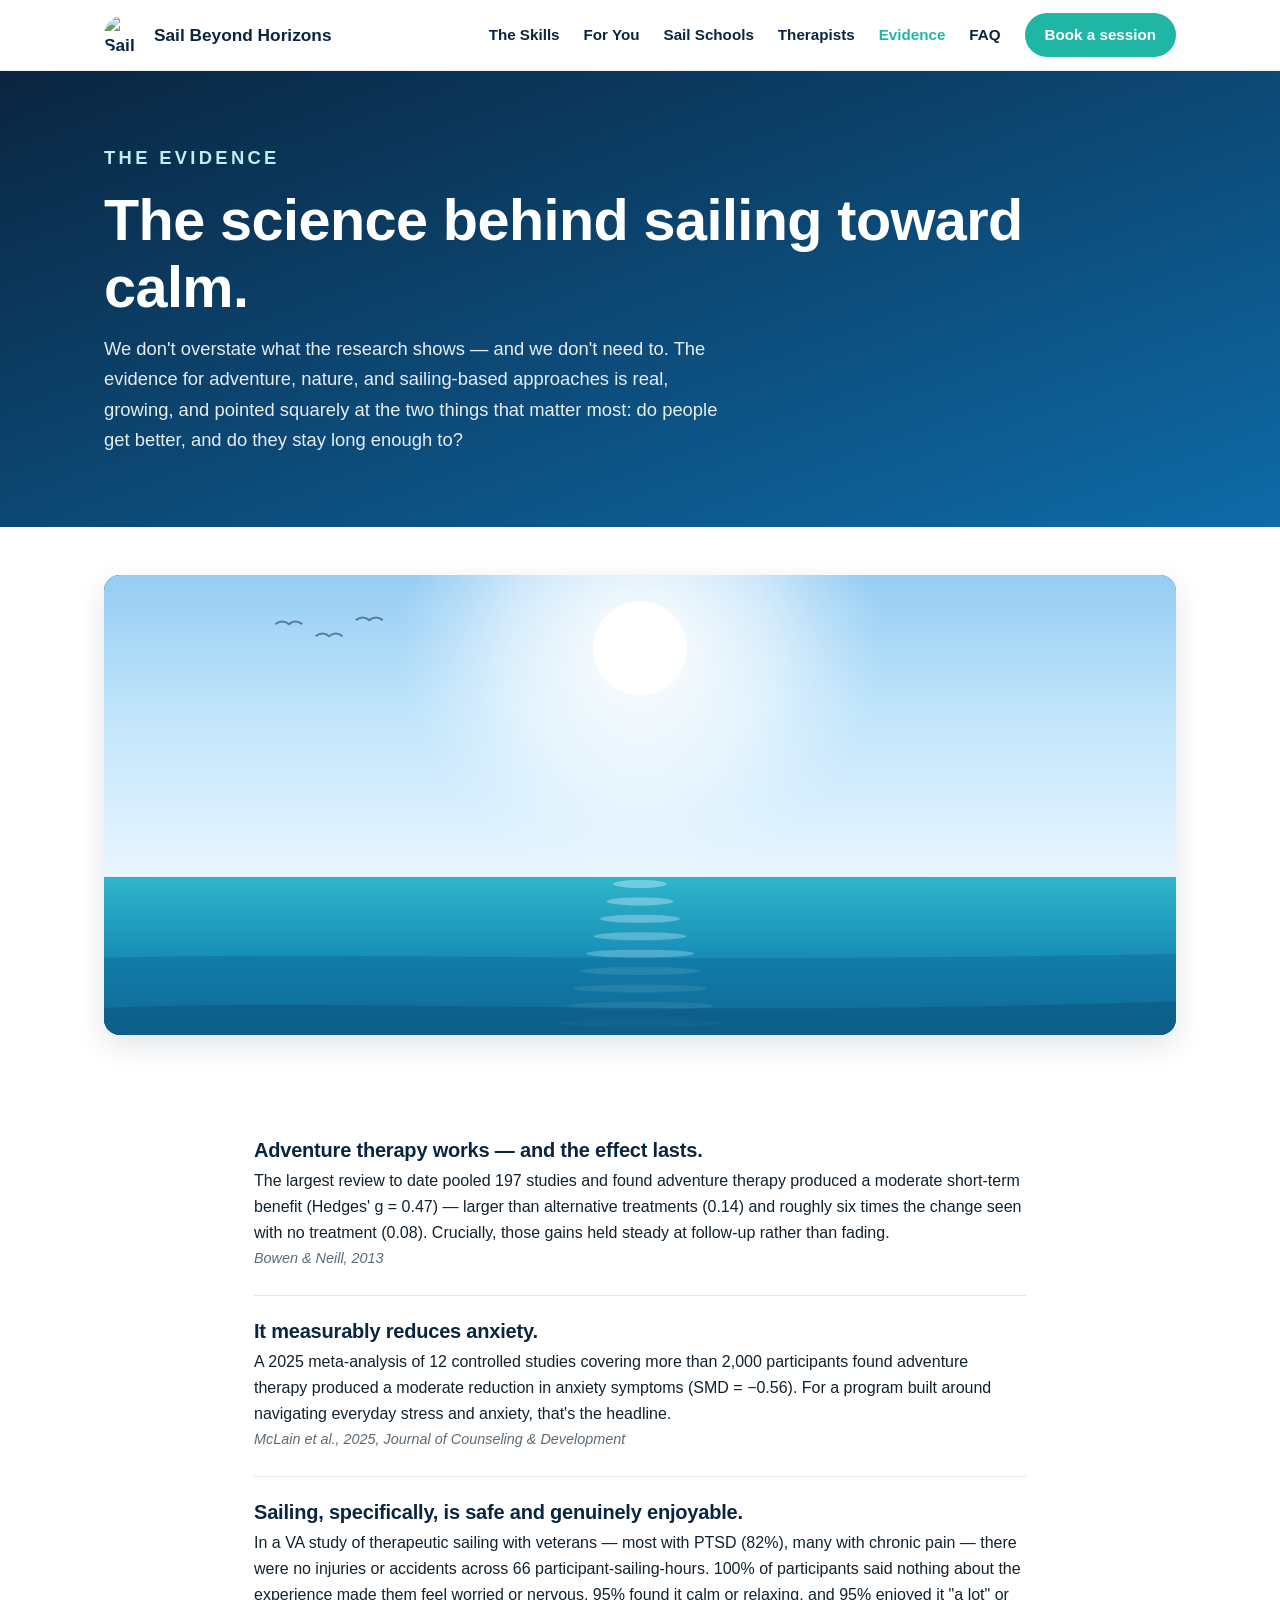
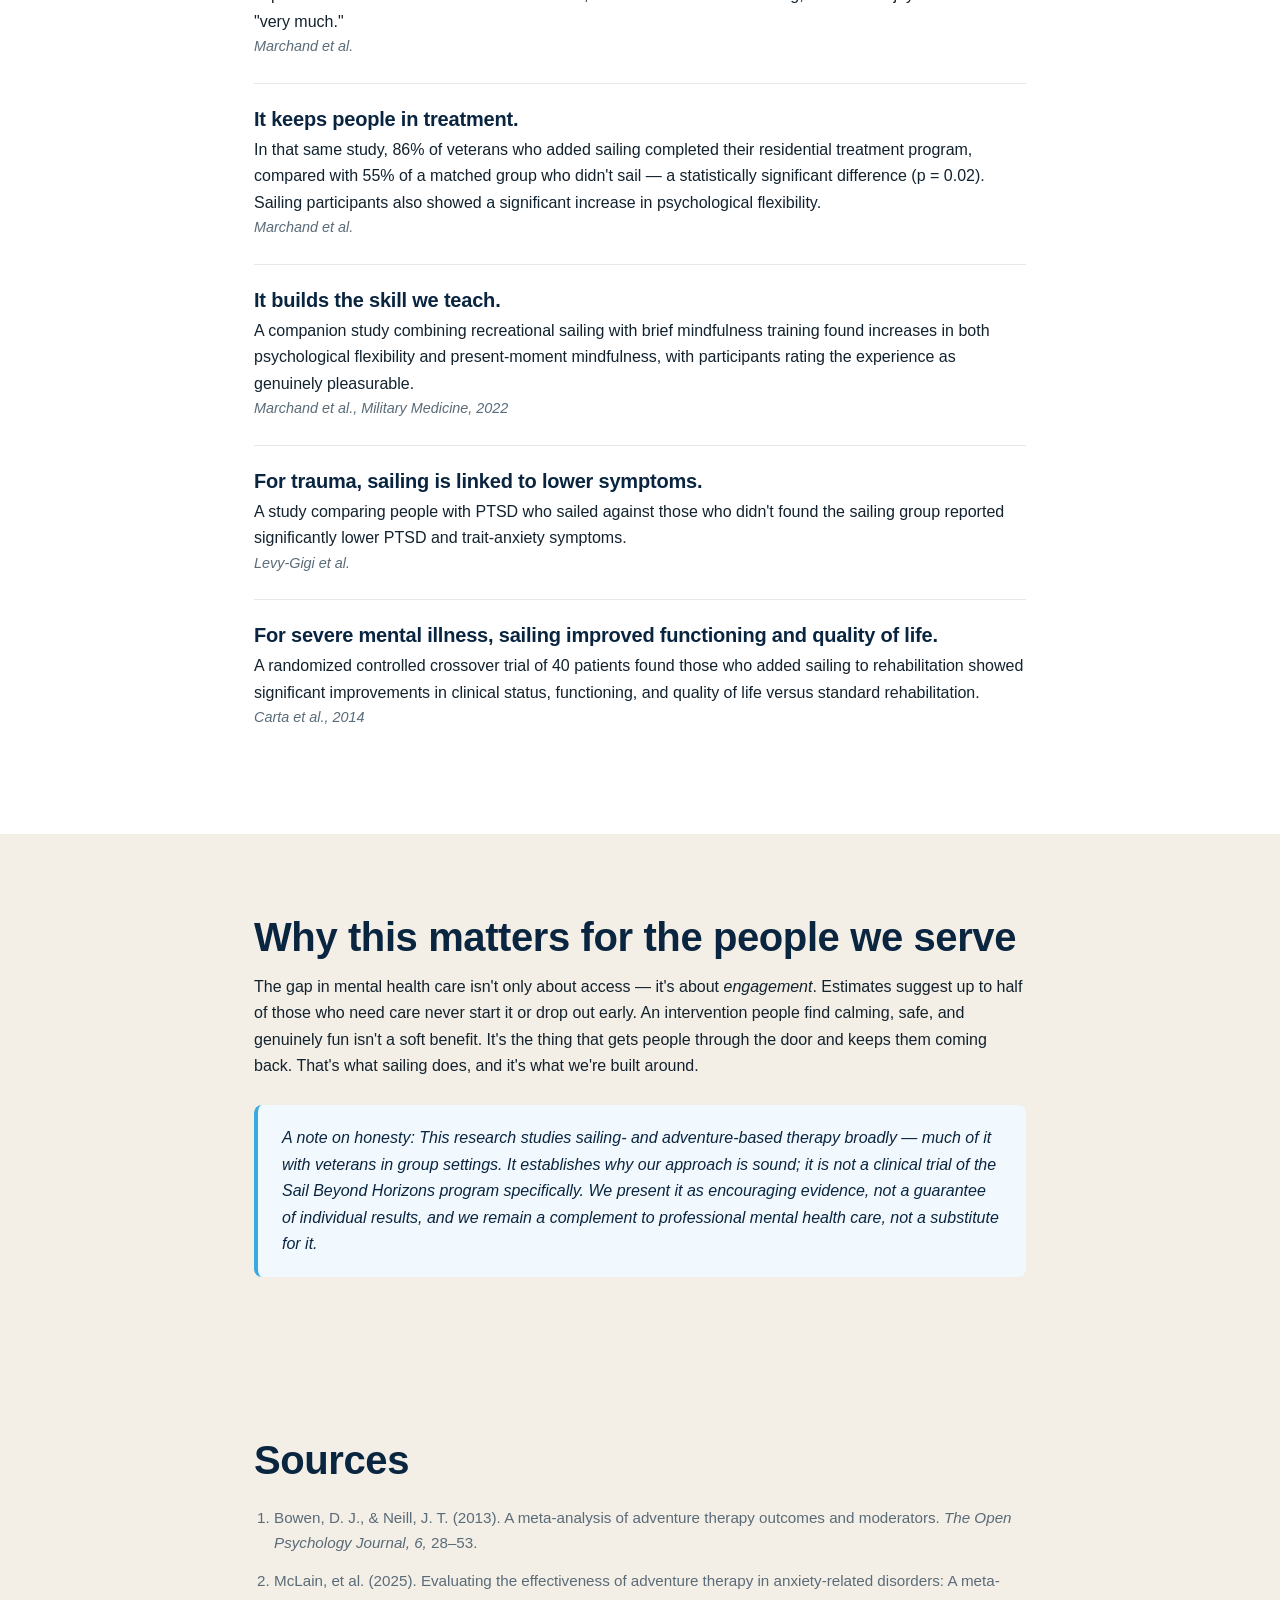
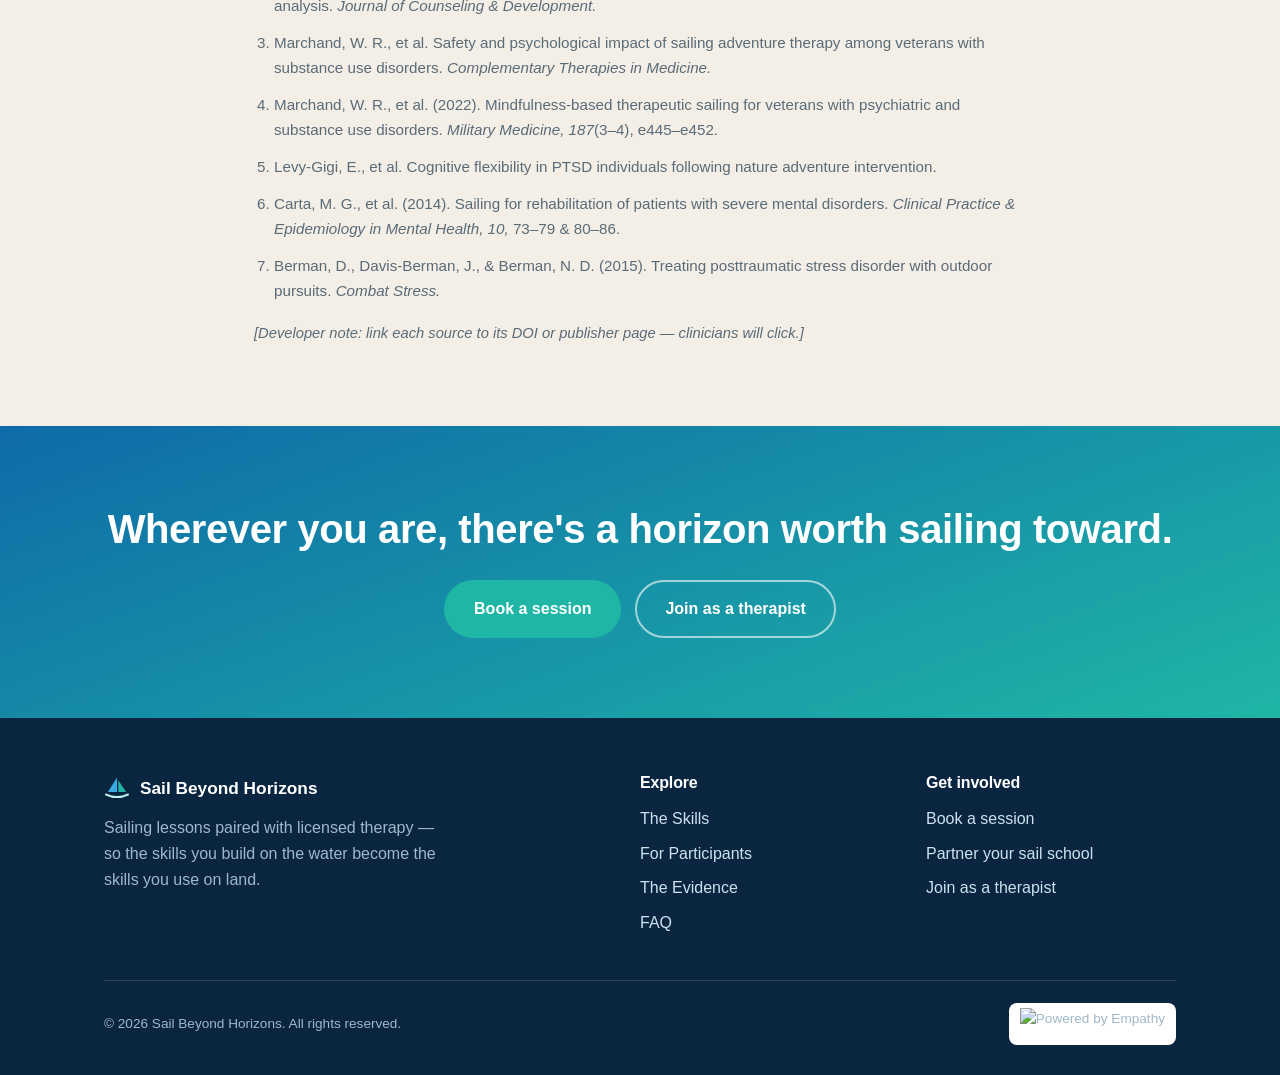
==== evidence.html @ fcab6182 "Add files via upload" ====
<!DOCTYPE html>
<html lang="en">
<head>
<meta charset="UTF-8">
<meta name="viewport" content="width=device-width, initial-scale=1.0">
<link rel="icon" type="image/svg+xml" href="favicon.svg">
<title>The Evidence — Sail Beyond Horizons</title>
<meta name="description" content="The science behind sailing toward calm: adventure, nature, and sailing-based therapy research on whether people get better and whether they stay.">
<link rel="stylesheet" href="styles.css">
</head>
<body>

<header class="nav">
  <div class="container nav-inner">
    <a class="brand" href="index.html" aria-label="Sail Beyond Horizons home">
      <img class="brand-logo" src="logo.png" alt="Sail Beyond Horizons logo">
      Sail Beyond Horizons
    </a>
    <button class="menu-toggle" aria-label="Menu" onclick="document.getElementById('navlinks').classList.toggle('open')">
      <svg width="26" height="26" viewBox="0 0 24 24" fill="none" stroke="#0a2540" stroke-width="2"><path d="M3 6h18M3 12h18M3 18h18"/></svg>
    </button>
    <nav class="nav-links" id="navlinks">
      <a href="skills.html">The Skills</a>
      <a href="participants.html">For You</a>
      <a href="sail-schools.html">Sail Schools</a>
      <a href="therapists.html">Therapists</a>
      <a href="evidence.html" class="active">Evidence</a>
      <a href="faq.html">FAQ</a>
      <a class="nav-cta" href="participants.html#book">Book a session</a>
    </nav>
  </div>
</header>

<section class="page-hero">
  <div class="container">
    <p class="eyebrow" style="color:#bfeef0">The Evidence</p>
    <h1>The science behind sailing toward calm.</h1>
    <p>We don't overstate what the research shows — and we don't need to. The evidence for adventure, nature, and sailing-based approaches is real, growing, and pointed squarely at the two things that matter most: do people get better, and do they stay long enough to?</p>
  </div>
</section>

<!-- Banner photo — replace <figure> with: <img class="media ratio-21-9" src="evidence.jpg" alt="Open horizon, calm swells"> -->
<section class="media-band" style="padding-bottom:0">
  <div class="container">
    <figure class="media ratio-21-9">
      <img src="evidence.svg" alt="An open, calm ocean horizon under a clear sky">
    </figure>
  </div>
</section>

<section>
  <div class="container narrow">
    <div class="evidence-item">
      <h3>Adventure therapy works — and the effect lasts.</h3>
      <p>The largest review to date pooled 197 studies and found adventure therapy produced a moderate short-term benefit (Hedges' g = 0.47) — larger than alternative treatments (0.14) and roughly six times the change seen with no treatment (0.08). Crucially, those gains held steady at follow-up rather than fading.</p>
      <p class="cite">Bowen & Neill, 2013</p>
    </div>
    <div class="evidence-item">
      <h3>It measurably reduces anxiety.</h3>
      <p>A 2025 meta-analysis of 12 controlled studies covering more than 2,000 participants found adventure therapy produced a moderate reduction in anxiety symptoms (SMD = −0.56). For a program built around navigating everyday stress and anxiety, that's the headline.</p>
      <p class="cite">McLain et al., 2025, Journal of Counseling &amp; Development</p>
    </div>
    <div class="evidence-item">
      <h3>Sailing, specifically, is safe and genuinely enjoyable.</h3>
      <p>In a VA study of therapeutic sailing with veterans — most with PTSD (82%), many with chronic pain — there were no injuries or accidents across 66 participant-sailing-hours. 100% of participants said nothing about the experience made them feel worried or nervous, 95% found it calm or relaxing, and 95% enjoyed it "a lot" or "very much."</p>
      <p class="cite">Marchand et al.</p>
    </div>
    <div class="evidence-item">
      <h3>It keeps people in treatment.</h3>
      <p>In that same study, 86% of veterans who added sailing completed their residential treatment program, compared with 55% of a matched group who didn't sail — a statistically significant difference (p = 0.02). Sailing participants also showed a significant increase in psychological flexibility.</p>
      <p class="cite">Marchand et al.</p>
    </div>
    <div class="evidence-item">
      <h3>It builds the skill we teach.</h3>
      <p>A companion study combining recreational sailing with brief mindfulness training found increases in both psychological flexibility and present-moment mindfulness, with participants rating the experience as genuinely pleasurable.</p>
      <p class="cite">Marchand et al., Military Medicine, 2022</p>
    </div>
    <div class="evidence-item">
      <h3>For trauma, sailing is linked to lower symptoms.</h3>
      <p>A study comparing people with PTSD who sailed against those who didn't found the sailing group reported significantly lower PTSD and trait-anxiety symptoms.</p>
      <p class="cite">Levy-Gigi et al.</p>
    </div>
    <div class="evidence-item">
      <h3>For severe mental illness, sailing improved functioning and quality of life.</h3>
      <p>A randomized controlled crossover trial of 40 patients found those who added sailing to rehabilitation showed significant improvements in clinical status, functioning, and quality of life versus standard rehabilitation.</p>
      <p class="cite">Carta et al., 2014</p>
    </div>
  </div>
</section>

<section class="block">
  <div class="container narrow">
    <h2>Why this matters for the people we serve</h2>
    <p style="margin-top:14px">The gap in mental health care isn't only about access — it's about <em>engagement</em>. Estimates suggest up to half of those who need care never start it or drop out early. An intervention people find calming, safe, and genuinely fun isn't a soft benefit. It's the thing that gets people through the door and keeps them coming back. That's what sailing does, and it's what we're built around.</p>
    <div class="note">A note on honesty: This research studies sailing- and adventure-based therapy broadly — much of it with veterans in group settings. It establishes why our approach is sound; it is not a clinical trial of the Sail Beyond Horizons program specifically. We present it as encouraging evidence, not a guarantee of individual results, and we remain a complement to professional mental health care, not a substitute for it.</div>
  </div>
</section>

<section class="sources">
  <div class="container narrow">
    <h2>Sources</h2>
    <ol>
      <li>Bowen, D. J., &amp; Neill, J. T. (2013). A meta-analysis of adventure therapy outcomes and moderators. <em>The Open Psychology Journal, 6,</em> 28–53.</li>
      <li>McLain, et al. (2025). Evaluating the effectiveness of adventure therapy in anxiety-related disorders: A meta-analysis. <em>Journal of Counseling &amp; Development.</em></li>
      <li>Marchand, W. R., et al. Safety and psychological impact of sailing adventure therapy among veterans with substance use disorders. <em>Complementary Therapies in Medicine.</em></li>
      <li>Marchand, W. R., et al. (2022). Mindfulness-based therapeutic sailing for veterans with psychiatric and substance use disorders. <em>Military Medicine, 187</em>(3–4), e445–e452.</li>
      <li>Levy-Gigi, E., et al. Cognitive flexibility in PTSD individuals following nature adventure intervention.</li>
      <li>Carta, M. G., et al. (2014). Sailing for rehabilitation of patients with severe mental disorders. <em>Clinical Practice &amp; Epidemiology in Mental Health, 10,</em> 73–79 &amp; 80–86.</li>
      <li>Berman, D., Davis-Berman, J., &amp; Berman, N. D. (2015). Treating posttraumatic stress disorder with outdoor pursuits. <em>Combat Stress.</em></li>
    </ol>
    <p class="disclaimer">[Developer note: link each source to its DOI or publisher page — clinicians will click.]</p>
  </div>
</section>

<section class="closing">
  <div class="container">
    <h2>Wherever you are, there's a horizon worth sailing toward.</h2>
    <div class="btn-row"><a class="btn btn-primary" href="participants.html#book">Book a session</a><a class="btn btn-ghost" href="therapists.html">Join as a therapist</a></div>
  </div>
</section>

<footer>
  <div class="container">
    <div class="foot-grid">
      <div><div class="brand" style="color:#fff;margin-bottom:12px"><svg width="26" height="26" viewBox="0 0 40 40" fill="none"><path d="M20 4 L20 26 L6 26 Z" fill="#3aa9e0"/><path d="M22 8 L34 26 L22 26 Z" fill="#1fb6a6"/><path d="M3 30 q17 8 34 0" stroke="#bfeef0" stroke-width="3" fill="none" stroke-linecap="round"/></svg>Sail Beyond Horizons</div><p style="color:#9fb8ca;max-width:38ch">Sailing lessons paired with licensed therapy — so the skills you build on the water become the skills you use on land.</p></div>
      <div><h4>Explore</h4><a href="skills.html">The Skills</a><a href="participants.html">For Participants</a><a href="evidence.html">The Evidence</a><a href="faq.html">FAQ</a></div>
      <div><h4>Get involved</h4><a href="participants.html#book">Book a session</a><a href="sail-schools.html">Partner your sail school</a><a href="therapists.html">Join as a therapist</a></div>
    </div>
    <div class="foot-bottom"><span>© <span id="yr"></span> Sail Beyond Horizons. All rights reserved.</span><img class="partner-logo" src="empathy.png" alt="Powered by Empathy"></div>
  </div>
</footer>
<script>document.getElementById('yr').textContent=new Date().getFullYear();document.querySelectorAll('#navlinks a').forEach(a=>a.addEventListener('click',()=>document.getElementById('navlinks').classList.remove('open')));</script>
</body>
</html>
---- styles.css ----
/* Sail Beyond Horizons — shared styles */
:root{
  --deep:#0a2540;      /* deep navy */
  --ocean:#0e6ba8;     /* ocean blue */
  --sky:#3aa9e0;       /* bright sky */
  --sea:#1fb6a6;       /* teal/sea */
  --sand:#f4efe6;      /* warm sand */
  --sand-2:#eae2d2;
  --ink:#12222e;
  --muted:#5a6b78;
  --white:#ffffff;
  --shadow:0 10px 30px rgba(10,37,64,.12);
  --radius:16px;
}
*{box-sizing:border-box;margin:0;padding:0}
html{scroll-behavior:smooth}
body{
  font-family:"Helvetica Neue",Arial,-apple-system,BlinkMacSystemFont,"Segoe UI",sans-serif;
  color:var(--ink);line-height:1.65;background:var(--white);-webkit-font-smoothing:antialiased;
}
h1,h2,h3,h4{line-height:1.15;letter-spacing:-.01em;font-weight:800;color:var(--deep)}
h1{font-size:clamp(2.2rem,5vw,3.6rem)}
h2{font-size:clamp(1.7rem,3.4vw,2.5rem)}
h3{font-size:1.25rem}
p{color:var(--ink)}
a{color:var(--ocean);text-decoration:none}
em{font-style:italic}
.container{max-width:1120px;margin:0 auto;padding:0 24px}
.narrow{max-width:820px}
section{padding:80px 0}
.eyebrow{text-transform:uppercase;letter-spacing:.18em;font-size:.78rem;font-weight:700;color:var(--sea);margin-bottom:14px}
.lead{font-size:1.18rem;color:var(--muted);max-width:62ch}
.center{text-align:center}
.center .lead{margin-left:auto;margin-right:auto}
.disclaimer{font-size:.92rem;color:var(--muted);font-style:italic;max-width:70ch;margin-top:18px}

/* buttons */
.btn{display:inline-block;padding:14px 28px;border-radius:999px;font-weight:700;font-size:1rem;cursor:pointer;border:2px solid transparent;transition:.2s}
.btn-primary{background:var(--sea);color:#fff}
.btn-primary:hover{background:#149a8c;transform:translateY(-2px)}
.btn-ghost{background:transparent;color:#fff;border-color:rgba(255,255,255,.6)}
.btn-ghost:hover{background:rgba(255,255,255,.12)}
.btn-outline{background:transparent;color:var(--ocean);border-color:var(--ocean)}
.btn-outline:hover{background:var(--ocean);color:#fff}
.btn-row{display:flex;gap:14px;flex-wrap:wrap;margin-top:30px}
.center .btn-row{justify-content:center}
.textlink{font-weight:600;color:var(--ocean);align-self:center}

/* nav */
header.nav{position:sticky;top:0;z-index:50;background:rgba(255,255,255,.92);backdrop-filter:blur(10px);border-bottom:1px solid rgba(10,37,64,.08)}
.nav-inner{display:flex;align-items:center;justify-content:space-between;height:70px}
.brand{display:flex;align-items:center;gap:10px;font-weight:800;color:var(--deep);font-size:1.08rem}
.brand svg{flex:0 0 auto}
.brand-logo{height:40px;width:40px;border-radius:50%;object-fit:cover;flex:0 0 auto;display:block}
.partner-logo{height:42px;display:block;background:#fff;padding:5px 11px;border-radius:8px}
.foot-bottom{align-items:center}
.nav-links{display:flex;gap:24px;align-items:center}
.nav-links a{color:var(--deep);font-weight:600;font-size:.95rem}
.nav-links a:hover,.nav-links a.active{color:var(--sea)}
.nav-cta{background:var(--sea);color:#fff !important;padding:9px 20px;border-radius:999px}
.nav-cta:hover{background:#149a8c}
.menu-toggle{display:none;background:none;border:0;cursor:pointer}

/* hero */
.hero{position:relative;color:#fff;padding:116px 0 128px;overflow:hidden;
  background:linear-gradient(180deg,rgba(10,37,64,.72),rgba(14,107,168,.5)),
    radial-gradient(1200px 600px at 72% -10%,var(--sky),transparent),
    linear-gradient(160deg,var(--deep),var(--ocean) 60%,var(--sea))}
.hero .container{position:relative;z-index:2;max-width:840px}
.hero h1{color:#fff;margin-bottom:22px}
.hero p{font-size:1.28rem;color:rgba(255,255,255,.94);max-width:60ch;margin-bottom:6px}
.hero .btn-row{margin-top:32px}
.page-hero{background:linear-gradient(160deg,var(--deep),var(--ocean));color:#fff;padding:72px 0}
.page-hero .container{position:relative;z-index:2}
.page-hero h1{color:#fff;margin-bottom:14px}
.page-hero p{color:rgba(255,255,255,.9);font-size:1.15rem;max-width:60ch}
.waves{position:absolute;left:0;right:0;bottom:-1px;z-index:1;line-height:0}
.waves svg{width:100%;height:88px;display:block}

/* promise band */
.promise{background:var(--sand)}
.promise .container{max-width:900px}
.promise p{font-size:1.35rem;color:var(--deep);line-height:1.5}

/* steps / how it works */
.steps{display:grid;grid-template-columns:repeat(3,1fr);gap:26px;margin-top:44px}
.step{padding:30px;border-radius:var(--radius);background:#fff;box-shadow:var(--shadow);border:1px solid rgba(10,37,64,.05)}
.step .n{width:44px;height:44px;border-radius:12px;display:grid;place-items:center;background:linear-gradient(160deg,var(--sky),var(--sea));color:#fff;font-weight:800;font-size:1.1rem;margin-bottom:16px}
.step h3{margin-bottom:8px}
.step p{color:var(--muted)}

/* stat band */
.stats{background:linear-gradient(160deg,var(--deep),var(--ocean));color:#fff}
.stats h2{color:#fff}
.stat-grid{display:grid;grid-template-columns:repeat(3,1fr);gap:26px;margin-top:40px}
.stat{background:rgba(255,255,255,.08);border:1px solid rgba(255,255,255,.16);border-radius:var(--radius);padding:30px;text-align:center}
.stat .num{font-size:2.4rem;font-weight:800;color:#bfeef0}
.stat .lbl{color:rgba(255,255,255,.9);font-size:.98rem;margin-top:8px}
.stat .src{display:block;margin-top:14px;padding-top:12px;border-top:1px solid rgba(255,255,255,.16);font-size:.76rem;line-height:1.4;color:rgba(255,255,255,.72);font-style:italic}
.stat .src a{color:#bfeef0;text-decoration:underline;text-underline-offset:2px}
.stat .src a:hover{color:#fff}
.stats .kicker{margin-top:34px;font-size:1.1rem;color:rgba(255,255,255,.92);max-width:70ch}

/* skills cards */
.skills-grid{display:grid;grid-template-columns:repeat(2,1fr);gap:24px;margin-top:44px}
.skill{background:#fff;border-radius:var(--radius);padding:30px;box-shadow:var(--shadow);border:1px solid rgba(10,37,64,.05);transition:.2s}
.skill:hover{transform:translateY(-5px)}
.skill h3{color:var(--ocean);margin-bottom:10px;display:flex;gap:10px;align-items:flex-start}
.skill h3 .anchor{color:var(--sea);flex:0 0 auto}
.skill p{color:var(--muted)}

/* media placeholders (swap each <figure class="media"> for an <img> when real photos arrive) */
.media{position:relative;display:grid;place-items:center;text-align:center;overflow:hidden;border-radius:var(--radius);box-shadow:var(--shadow);background:linear-gradient(150deg,var(--deep),var(--ocean) 55%,var(--sea));color:#fff;margin:0}
.media > img{position:absolute;inset:0;width:100%;height:100%;object-fit:cover}
.media:has(> img)::before{content:none}
.media::before{content:"";position:absolute;left:0;right:0;bottom:-1px;height:60px;background:url('data:image/svg+xml;utf8,<svg xmlns="http://www.w3.org/2000/svg" viewBox="0 0 1440 90" preserveAspectRatio="none"><path fill="rgba(255,255,255,0.10)" d="M0,40 C240,90 480,0 720,30 C960,60 1200,95 1440,45 L1440,90 L0,90 Z"/></svg>') bottom/100% 100% no-repeat;z-index:1}
.ratio-21-9{aspect-ratio:21/9}
.ratio-16-9{aspect-ratio:16/9}
.ratio-3-2{aspect-ratio:3/2}
.ratio-4-3{aspect-ratio:4/3}
.ratio-1-1{aspect-ratio:1/1}
.media .ph{position:relative;z-index:2;padding:28px;max-width:560px}
.media .ph .tag{display:inline-block;font-size:.66rem;letter-spacing:.16em;text-transform:uppercase;font-weight:700;background:rgba(255,255,255,.16);border:1px solid rgba(255,255,255,.32);padding:5px 12px;border-radius:999px;margin-bottom:14px}
.media .ph svg{display:block;margin:0 auto 12px;opacity:.92}
.media .ph .cap{font-size:.98rem;line-height:1.45;color:#fff;font-style:italic}
.media .ph .hint{margin-top:10px;font-size:.72rem;color:rgba(255,255,255,.6);font-style:normal}
.media-band{padding:48px 0}
.media-3up{display:grid;grid-template-columns:repeat(3,1fr);gap:20px;margin-top:44px}
figure.figcap{display:block}
figure.figcap figcaption{margin-top:10px;font-size:.85rem;color:var(--muted);font-style:italic;text-align:center}

/* generic content blocks */
.block{background:var(--sand)}
.card{background:#fff;border-radius:var(--radius);padding:34px;box-shadow:var(--shadow);border:1px solid rgba(10,37,64,.05)}
.checklist{list-style:none;margin:22px 0;display:grid;gap:12px}
.checklist li{position:relative;padding-left:34px;color:var(--ink)}
.checklist li::before{content:"";position:absolute;left:0;top:3px;width:20px;height:20px;border-radius:50%;
  background:var(--sea) url('data:image/svg+xml;utf8,<svg xmlns="http://www.w3.org/2000/svg" width="14" height="14" viewBox="0 0 24 24" fill="none" stroke="white" stroke-width="3" stroke-linecap="round" stroke-linejoin="round"><polyline points="20 6 9 17 4 12"/></svg>') center/13px no-repeat}
.feature-list{list-style:none;margin:22px 0;display:grid;gap:16px}
.feature-list li{padding:0}
.feature-list strong{color:var(--deep)}
.two-col{display:grid;grid-template-columns:1.05fr .95fr;gap:48px;align-items:start}

/* evidence */
.evidence-item{padding:24px 0;border-bottom:1px solid rgba(10,37,64,.1)}
.evidence-item:last-child{border-bottom:0}
.evidence-item h3{margin-bottom:6px}
.evidence-item .cite{color:var(--muted);font-size:.9rem;font-style:italic}
.sources{background:var(--sand)}
.sources ol{margin:22px 0 0 20px;display:grid;gap:12px;color:var(--muted);font-size:.95rem}
.note{background:#f2f9fe;border-left:4px solid var(--sky);border-radius:8px;padding:20px 24px;margin-top:26px;color:var(--deep);font-style:italic}

/* faq */
.faq{max-width:820px;margin:0 auto}
.faq details{border:1px solid rgba(10,37,64,.12);border-radius:12px;padding:4px 22px;margin-bottom:14px;background:#fff}
.faq summary{cursor:pointer;font-weight:700;color:var(--deep);padding:18px 0;list-style:none;display:flex;justify-content:space-between;align-items:center}
.faq summary::-webkit-details-marker{display:none}
.faq summary::after{content:"+";font-size:1.5rem;color:var(--sea);font-weight:400}
.faq details[open] summary::after{content:"\2013"}
.faq details p{color:var(--muted);padding:0 0 20px}

/* closing CTA band */
.closing{background:linear-gradient(160deg,var(--ocean),var(--sea));color:#fff;text-align:center}
.closing h2{color:#fff}
.closing .btn-row{justify-content:center;margin-top:28px}

/* footer */
footer{background:var(--deep);color:#cfe1ee;padding:56px 0 30px}
.foot-grid{display:grid;grid-template-columns:2fr 1fr 1fr;gap:36px}
footer h4{color:#fff;margin-bottom:14px;font-size:1rem}
footer a{color:#cfe1ee;display:block;margin-bottom:8px}
footer a:hover{color:#fff}
.foot-bottom{border-top:1px solid rgba(255,255,255,.12);margin-top:36px;padding-top:22px;display:flex;justify-content:space-between;flex-wrap:wrap;gap:10px;font-size:.85rem;color:#9fb8ca}

@media(max-width:860px){
  .nav-links{position:fixed;inset:70px 0 auto 0;background:#fff;flex-direction:column;gap:0;padding:10px 0;box-shadow:var(--shadow);display:none}
  .nav-links.open{display:flex}
  .nav-links a{padding:14px 24px;width:100%}
  .menu-toggle{display:block}
  .steps,.stat-grid,.skills-grid,.two-col,.foot-grid,.media-3up{grid-template-columns:1fr}
  section{padding:60px 0}
}
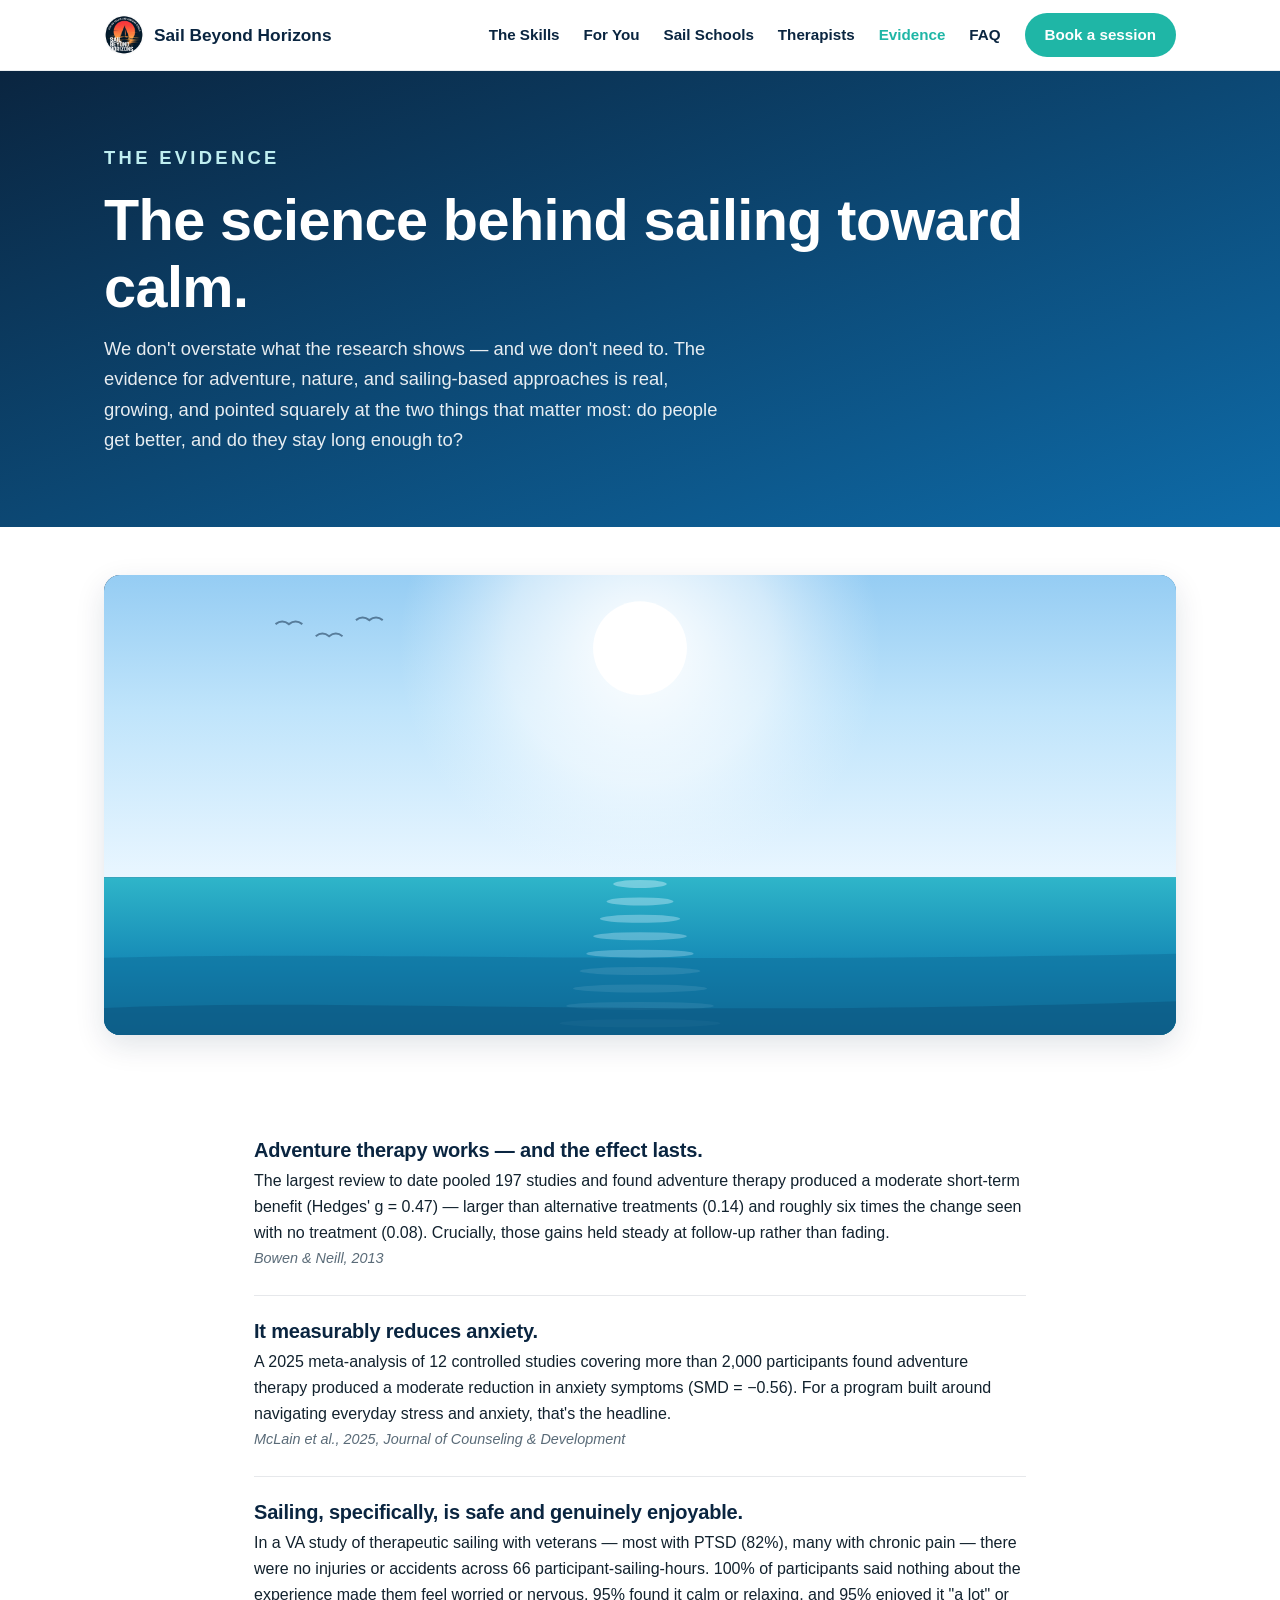
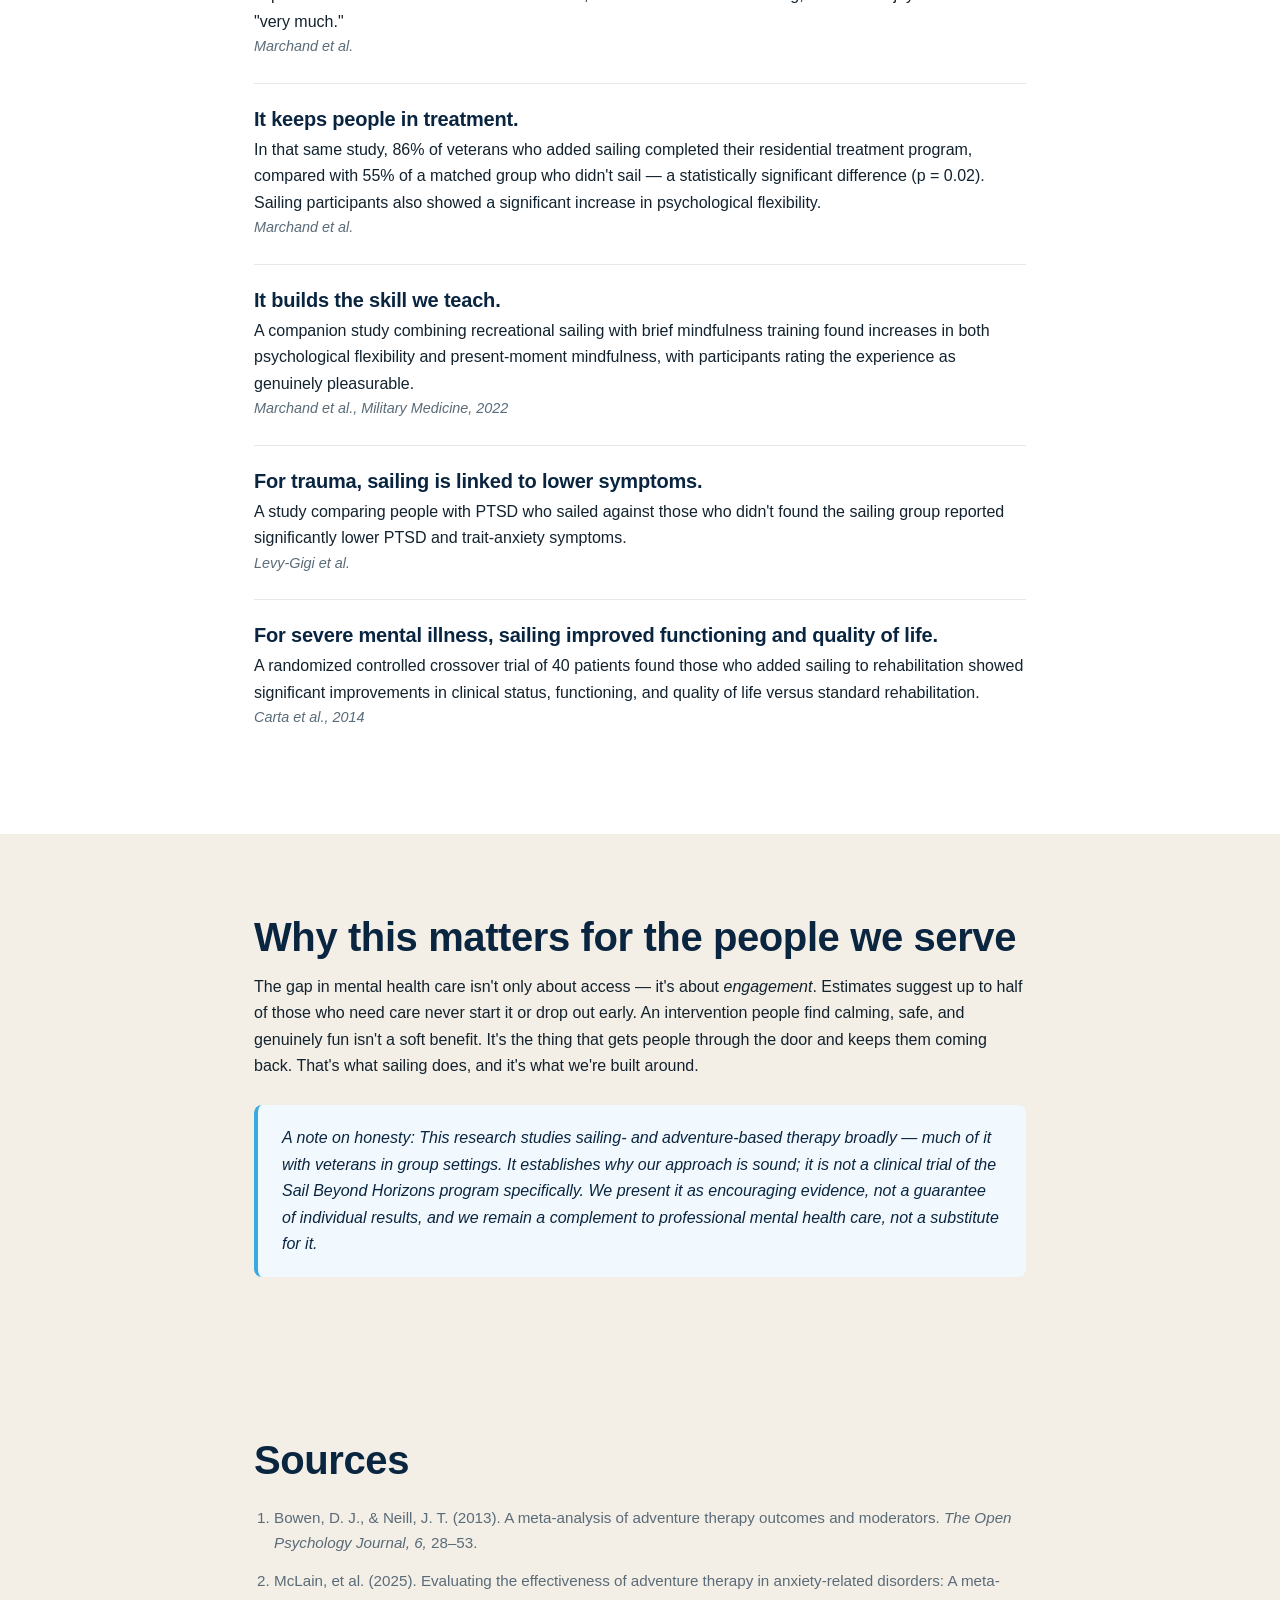
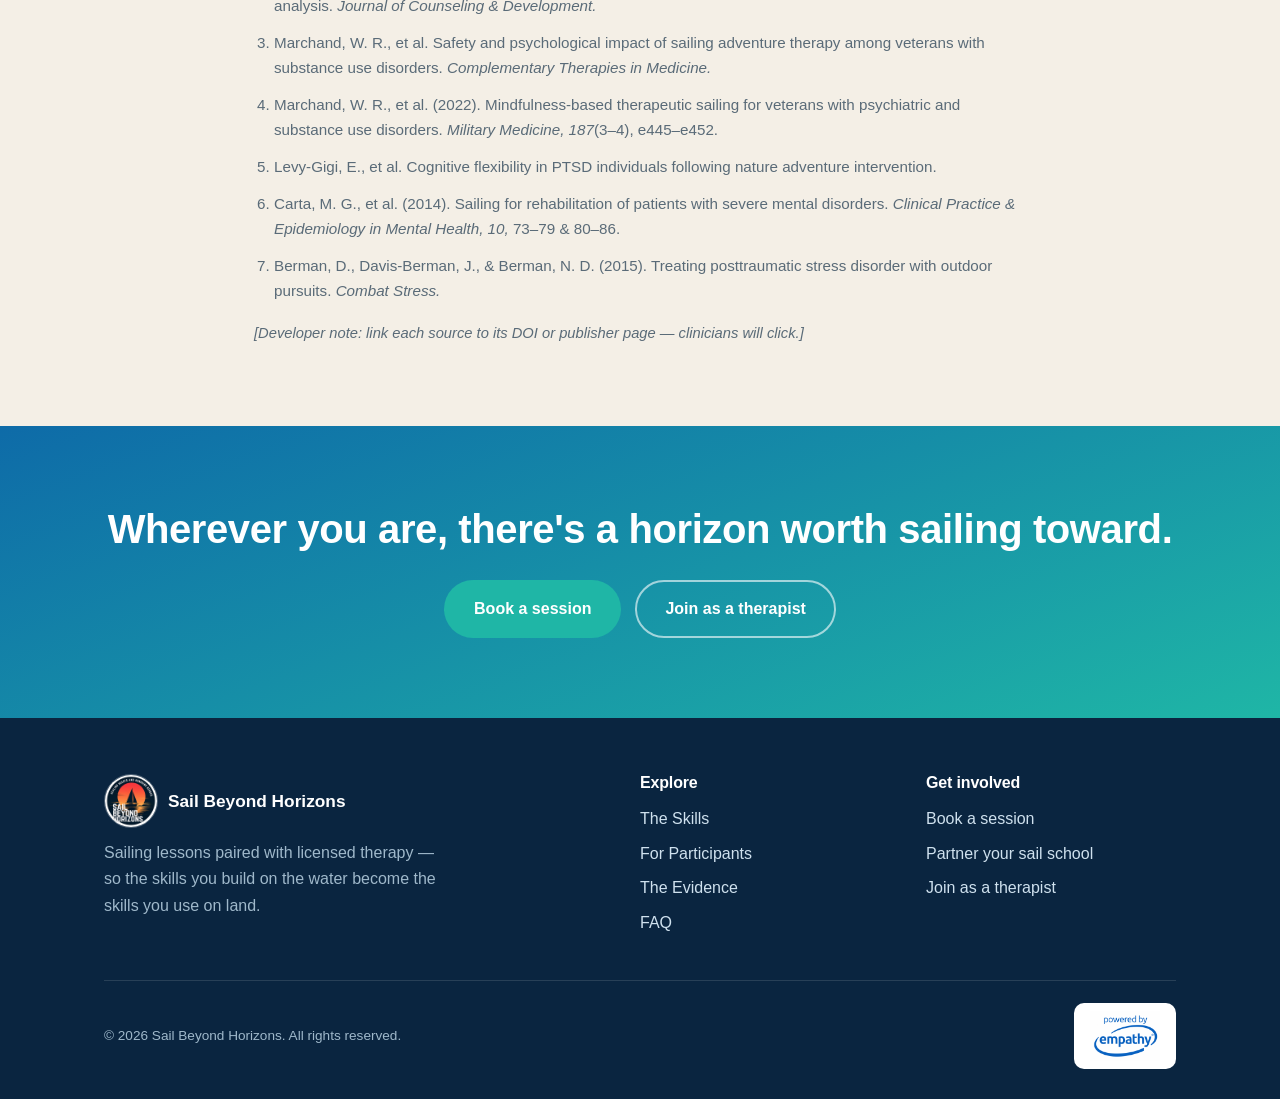
==== commit 24d36ed0: "Add files via upload" ====
--- a/evidence.html
+++ b/evidence.html
@@ -122,7 +122,7 @@
 <footer>
   <div class="container">
     <div class="foot-grid">
-      <div><div class="brand" style="color:#fff;margin-bottom:12px"><svg width="26" height="26" viewBox="0 0 40 40" fill="none"><path d="M20 4 L20 26 L6 26 Z" fill="#3aa9e0"/><path d="M22 8 L34 26 L22 26 Z" fill="#1fb6a6"/><path d="M3 30 q17 8 34 0" stroke="#bfeef0" stroke-width="3" fill="none" stroke-linecap="round"/></svg>Sail Beyond Horizons</div><p style="color:#9fb8ca;max-width:38ch">Sailing lessons paired with licensed therapy — so the skills you build on the water become the skills you use on land.</p></div>
+      <div><div class="brand" style="color:#fff;margin-bottom:12px"><img class="brand-logo footer-logo" src="logo.png" alt="Sail Beyond Horizons logo">Sail Beyond Horizons</div><p style="color:#9fb8ca;max-width:38ch">Sailing lessons paired with licensed therapy — so the skills you build on the water become the skills you use on land.</p></div>
       <div><h4>Explore</h4><a href="skills.html">The Skills</a><a href="participants.html">For Participants</a><a href="evidence.html">The Evidence</a><a href="faq.html">FAQ</a></div>
       <div><h4>Get involved</h4><a href="participants.html#book">Book a session</a><a href="sail-schools.html">Partner your sail school</a><a href="therapists.html">Join as a therapist</a></div>
     </div>
--- a/styles.css
+++ b/styles.css
@@ -52,7 +52,8 @@
 .brand{display:flex;align-items:center;gap:10px;font-weight:800;color:var(--deep);font-size:1.08rem}
 .brand svg{flex:0 0 auto}
 .brand-logo{height:40px;width:40px;border-radius:50%;object-fit:cover;flex:0 0 auto;display:block}
-.partner-logo{height:42px;display:block;background:#fff;padding:5px 11px;border-radius:8px}
+.footer-logo{height:54px;width:54px;border:1px solid rgba(255,255,255,.28)}
+.partner-logo{height:66px;display:block;background:#fff;padding:8px 16px;border-radius:10px}
 .foot-bottom{align-items:center}
 .nav-links{display:flex;gap:24px;align-items:center}
 .nav-links a{color:var(--deep);font-weight:600;font-size:.95rem}
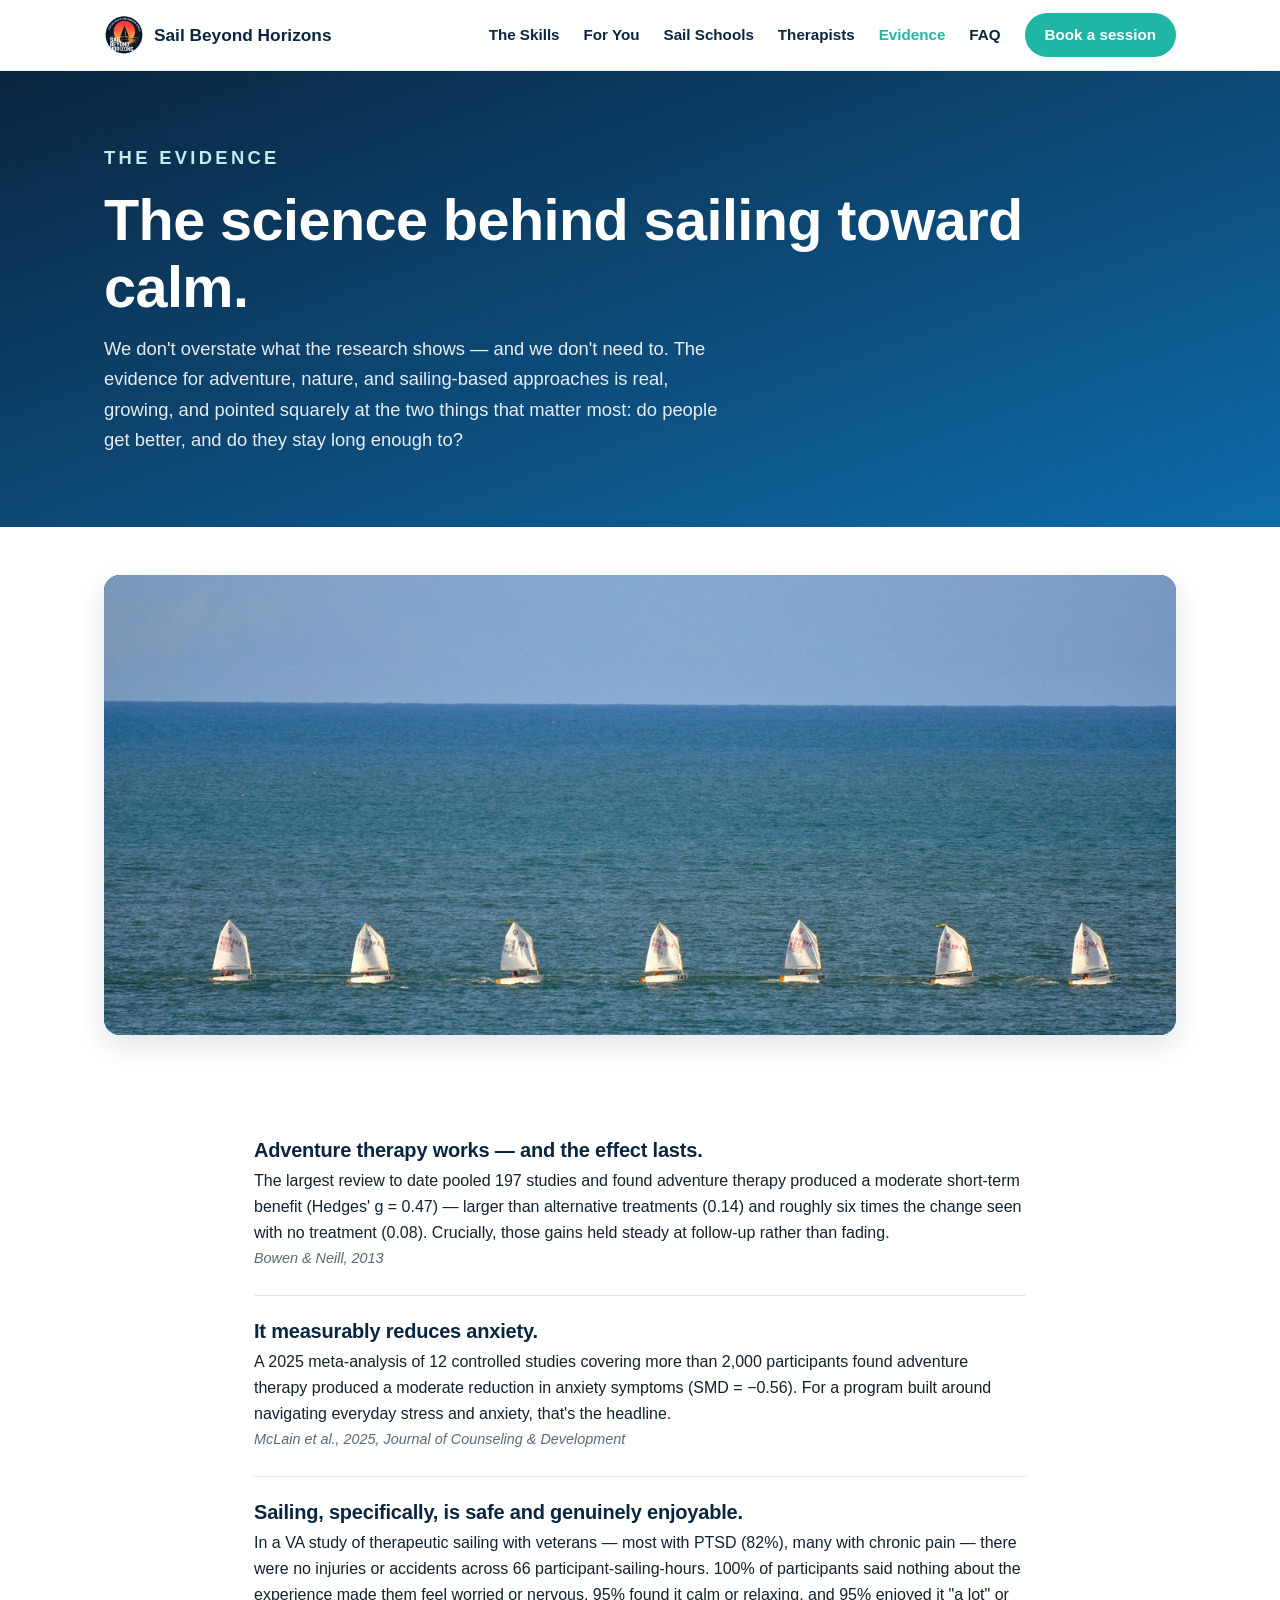
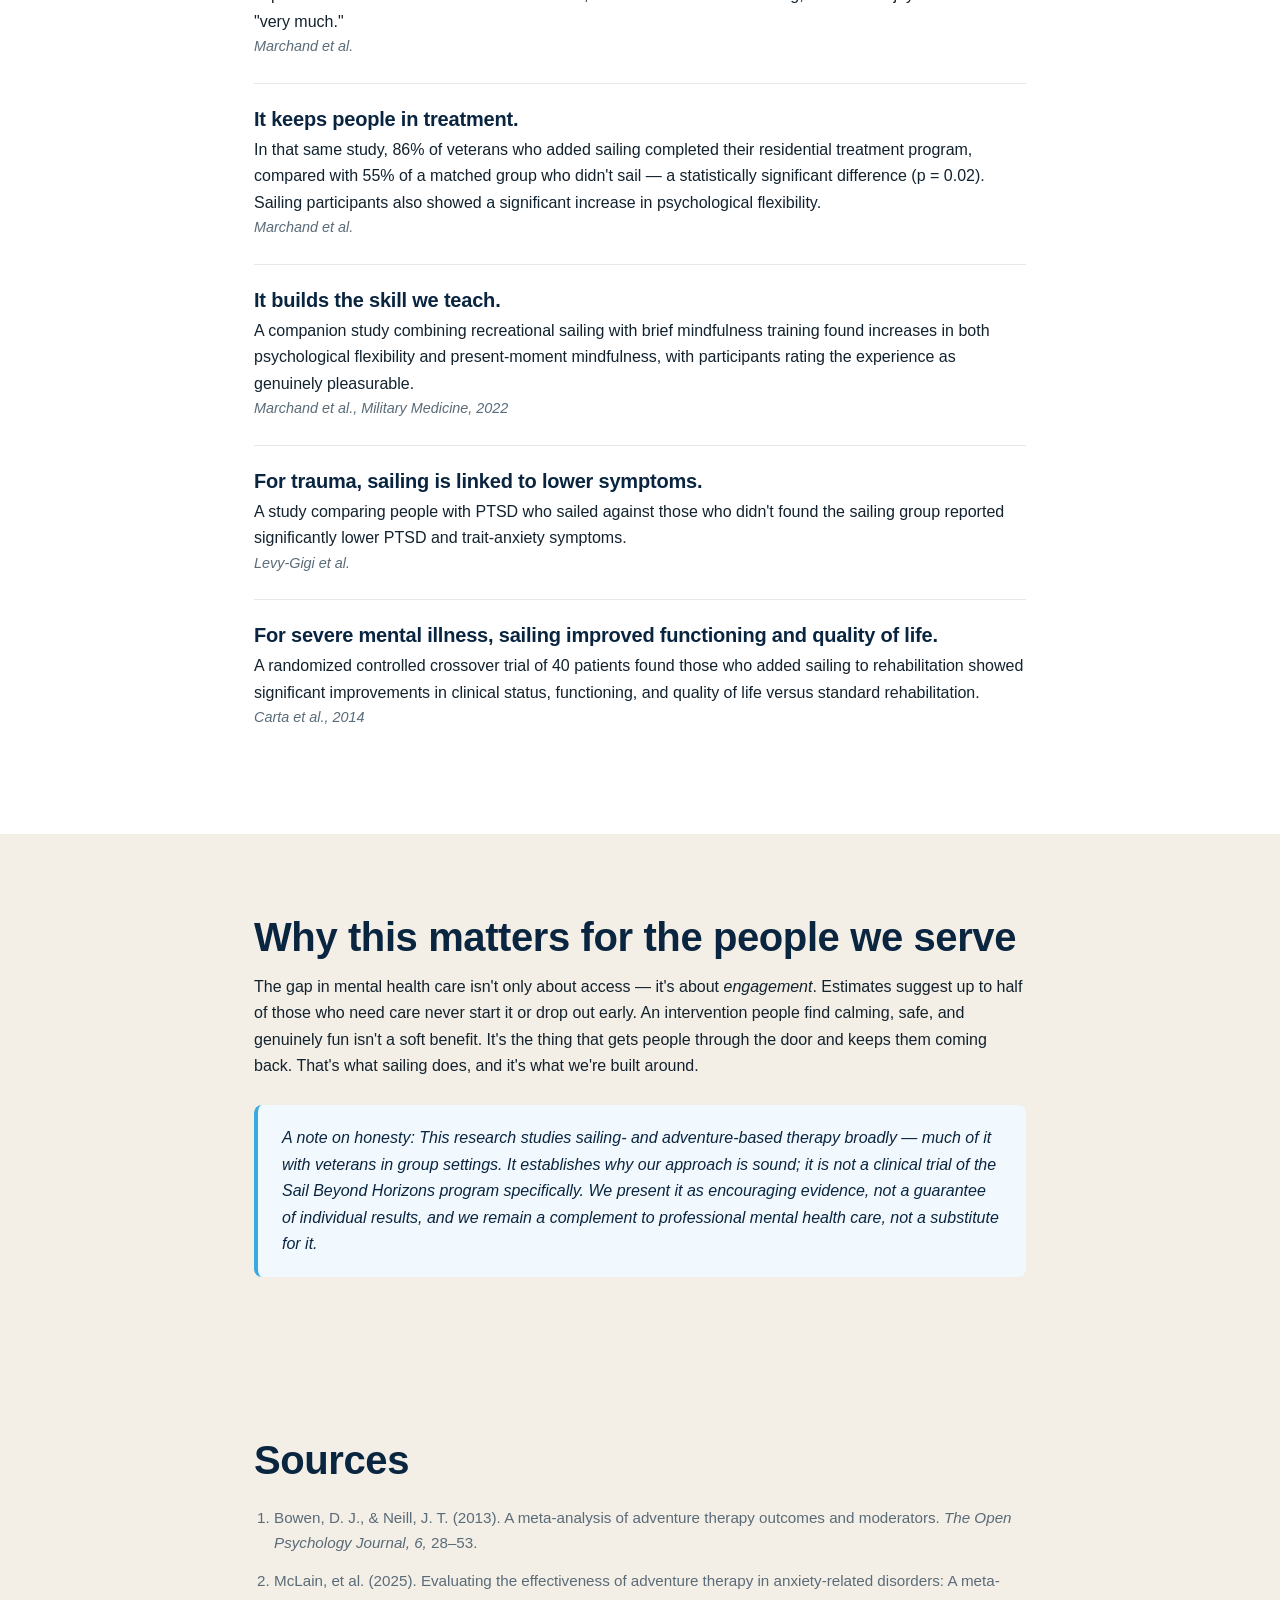
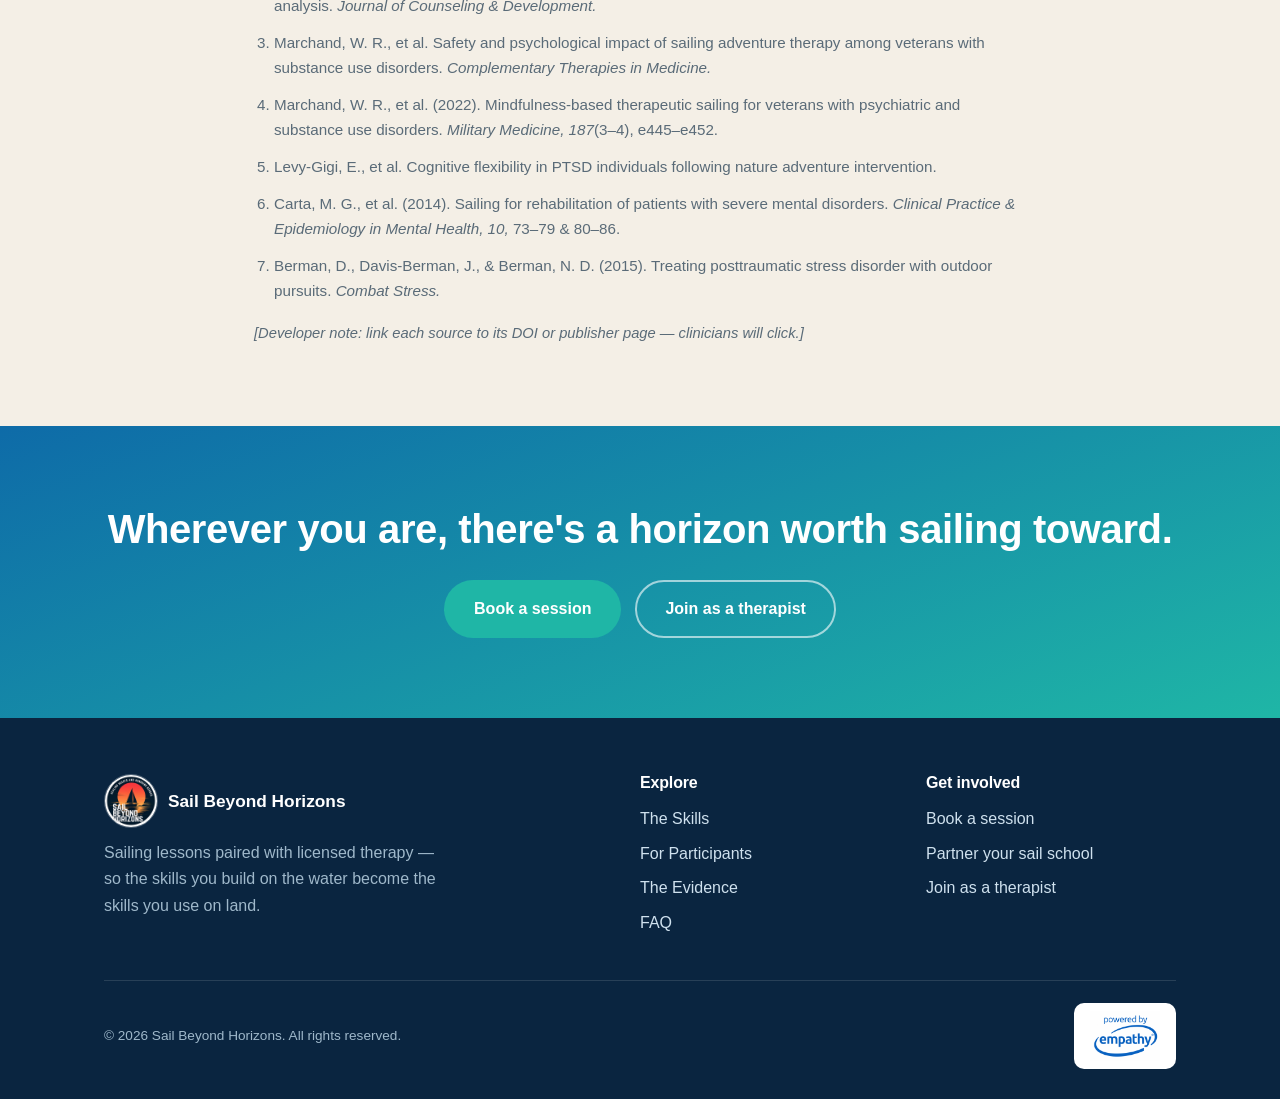
==== commit 94a6210a: "Add files via upload" ====
--- a/evidence.html
+++ b/evidence.html
@@ -43,7 +43,7 @@
 <section class="media-band" style="padding-bottom:0">
   <div class="container">
     <figure class="media ratio-21-9">
-      <img src="evidence.svg" alt="An open, calm ocean horizon under a clear sky">
+      <img src="evidence.jpg" alt="An open, calm ocean horizon under a clear sky">
     </figure>
   </div>
 </section>
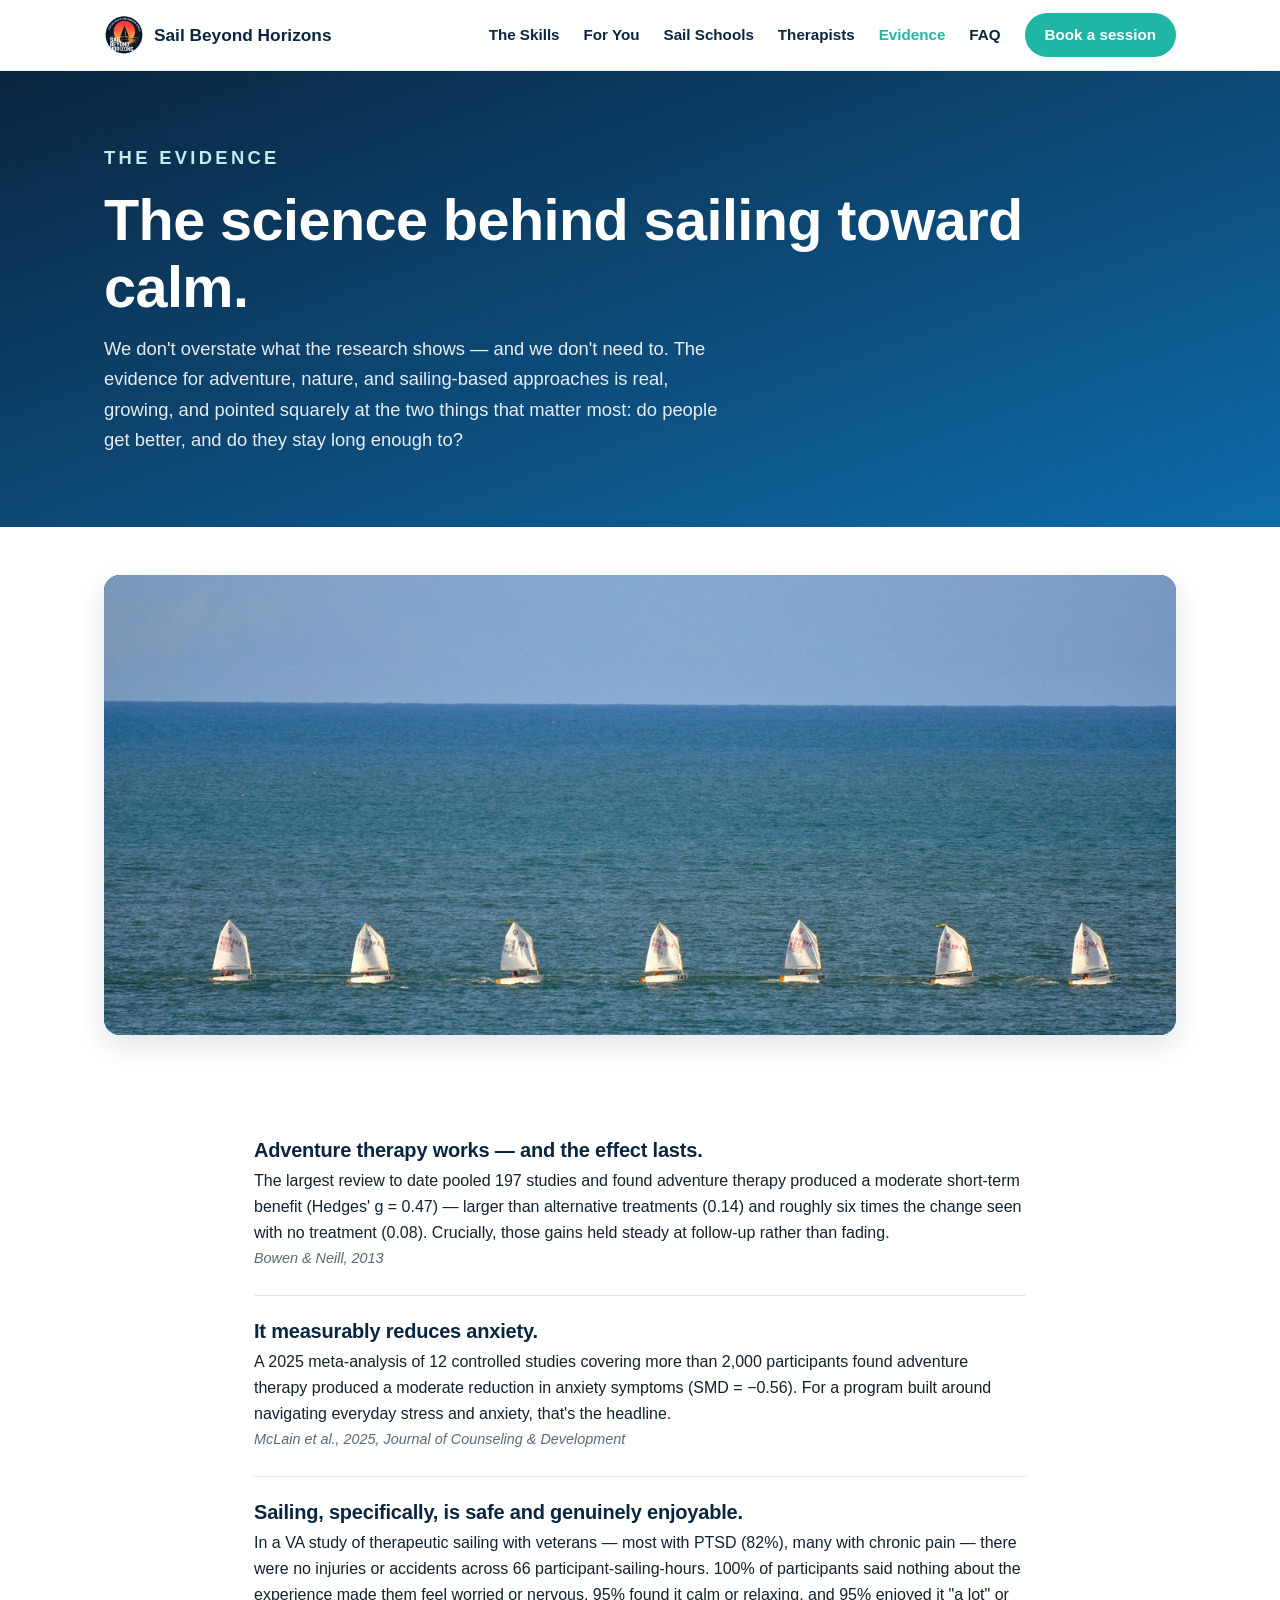
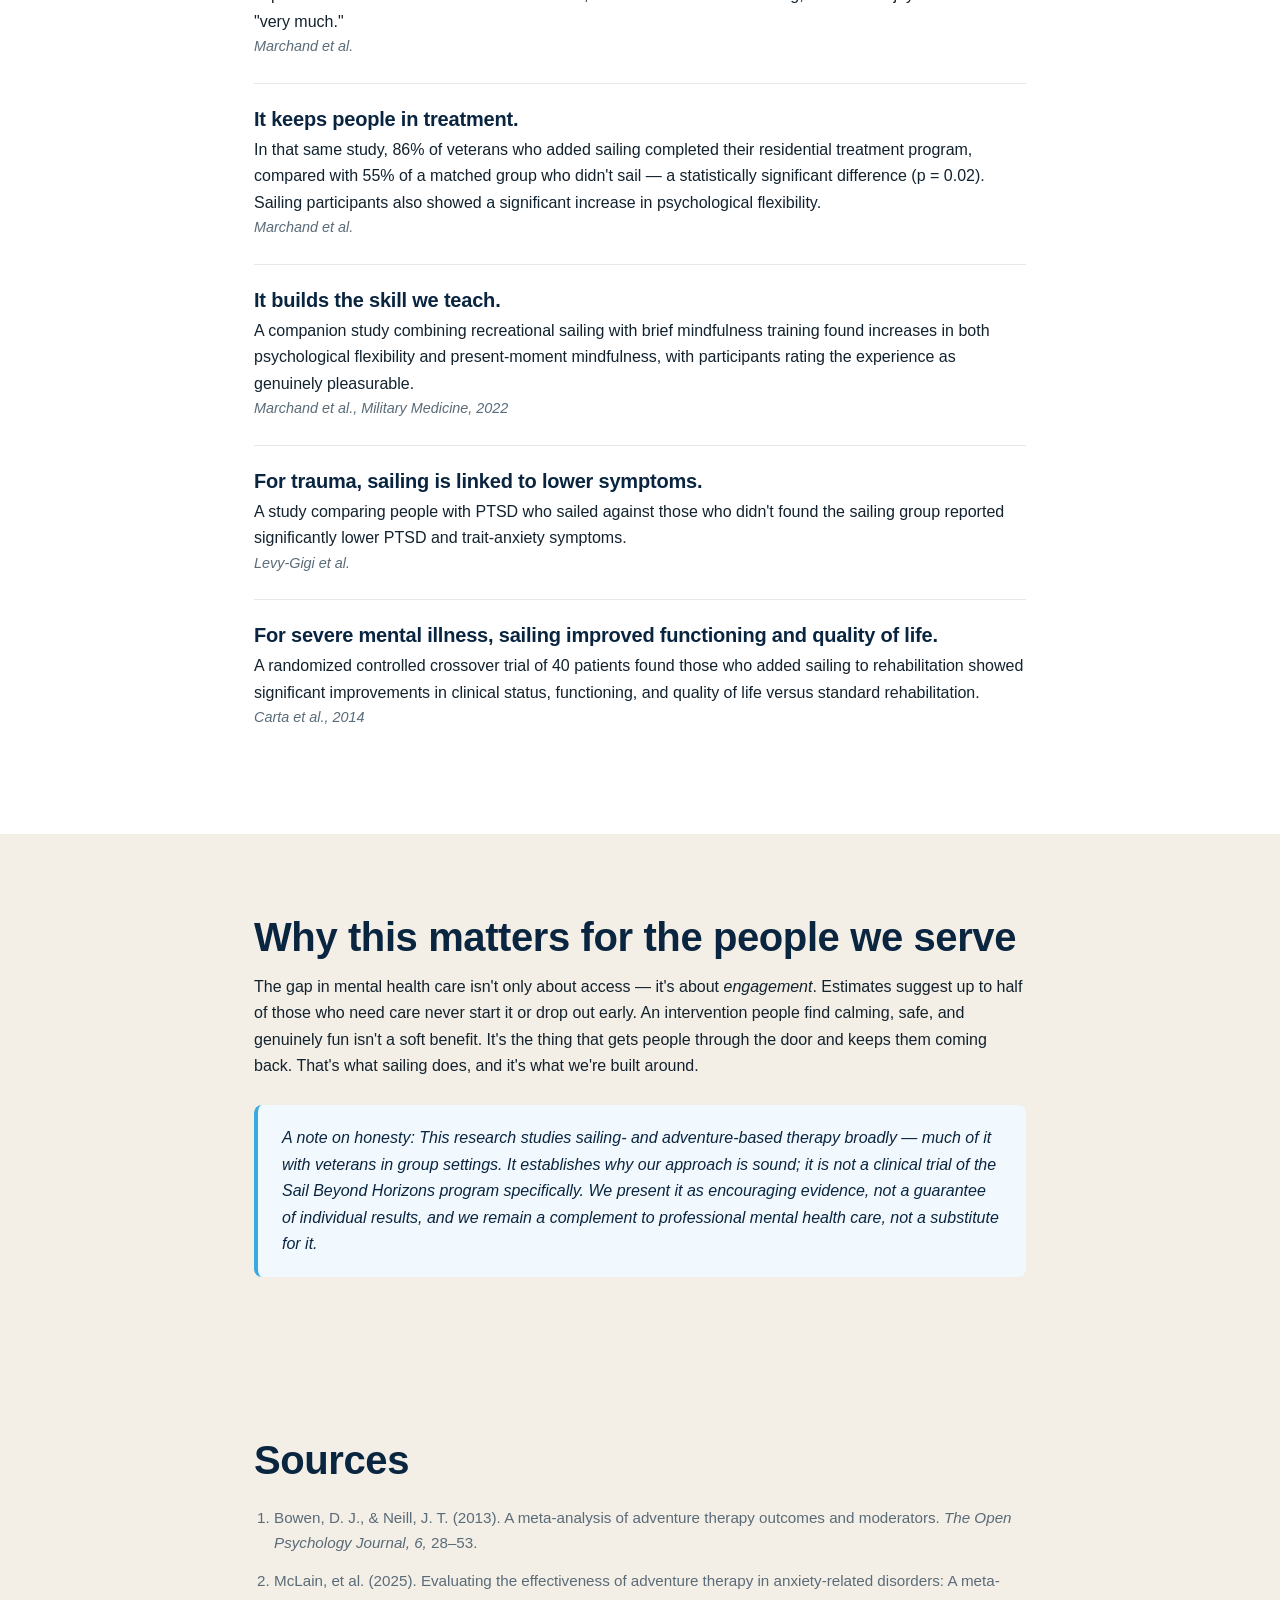
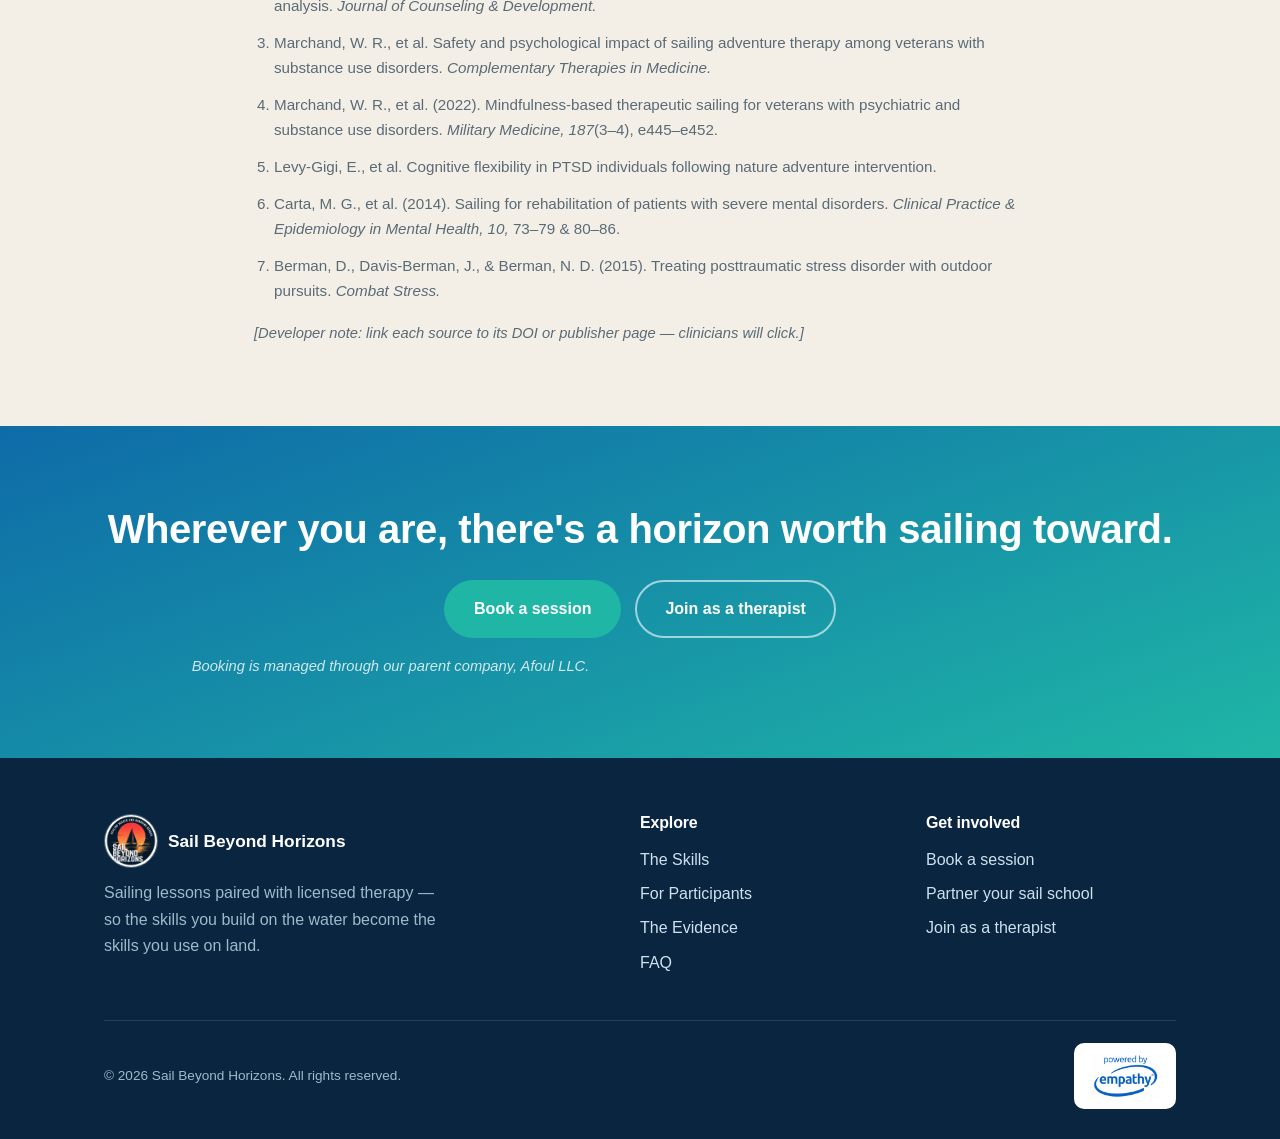
==== commit 555c8437: "Add files via upload" ====
--- a/evidence.html
+++ b/evidence.html
@@ -116,6 +116,7 @@
   <div class="container">
     <h2>Wherever you are, there's a horizon worth sailing toward.</h2>
     <div class="btn-row"><a class="btn btn-primary" href="participants.html#book">Book a session</a><a class="btn btn-ghost" href="therapists.html">Join as a therapist</a></div>
+    <p class="disclaimer" style="margin-top:16px;color:rgba(255,255,255,.8)">Booking is managed through our parent company, Afoul LLC.</p>
   </div>
 </section>
 
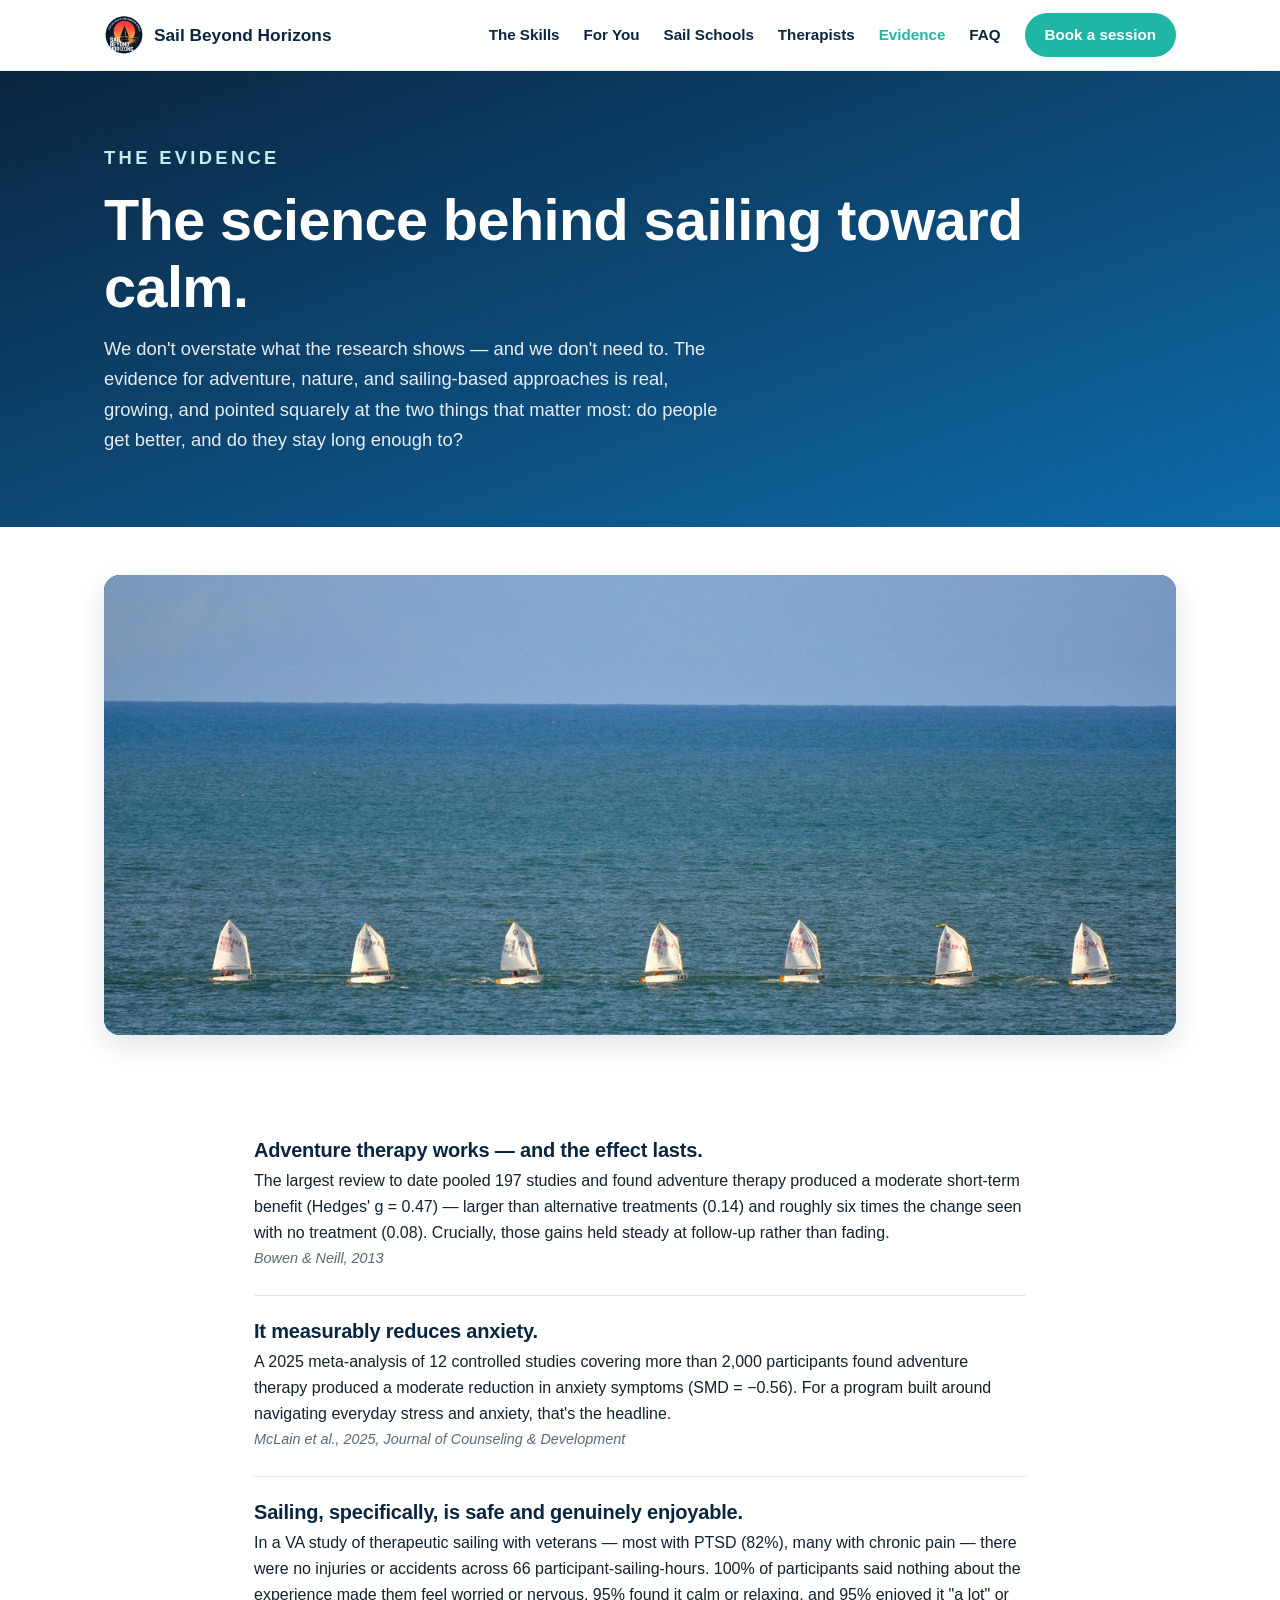
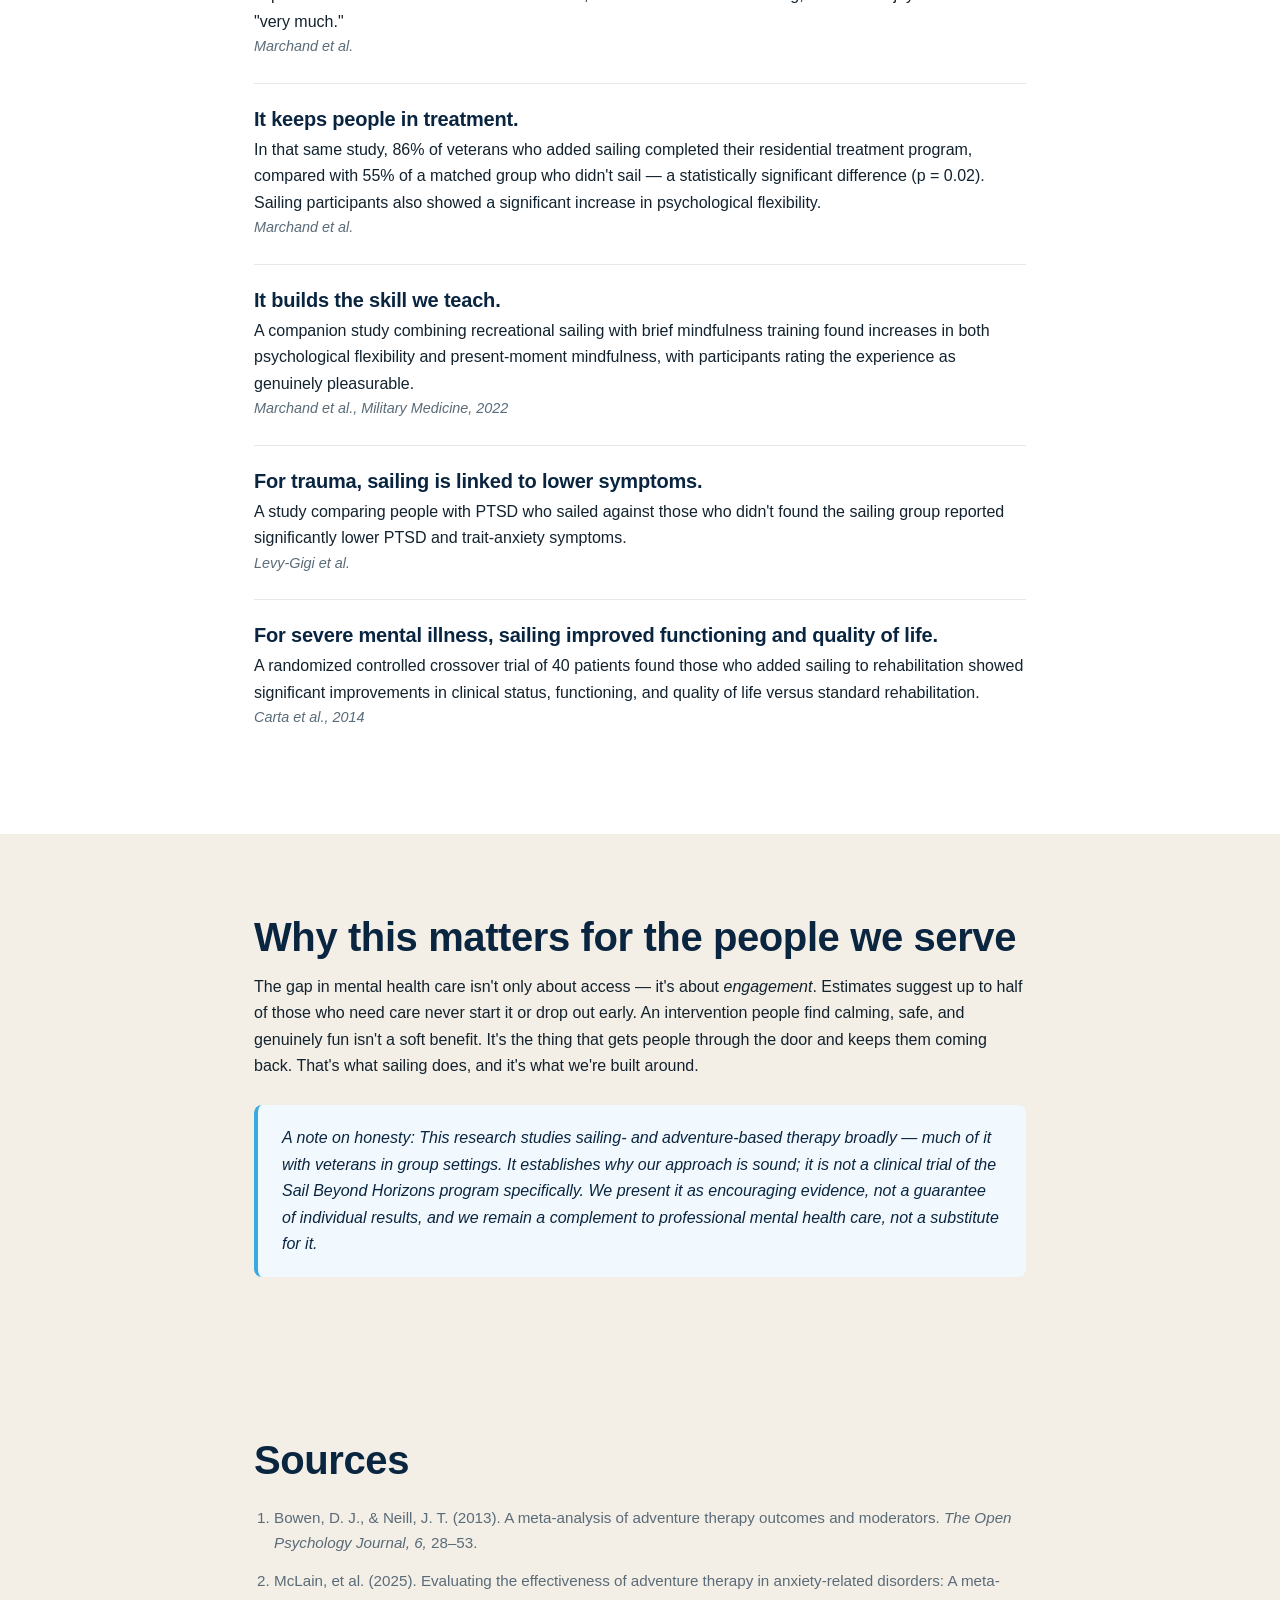
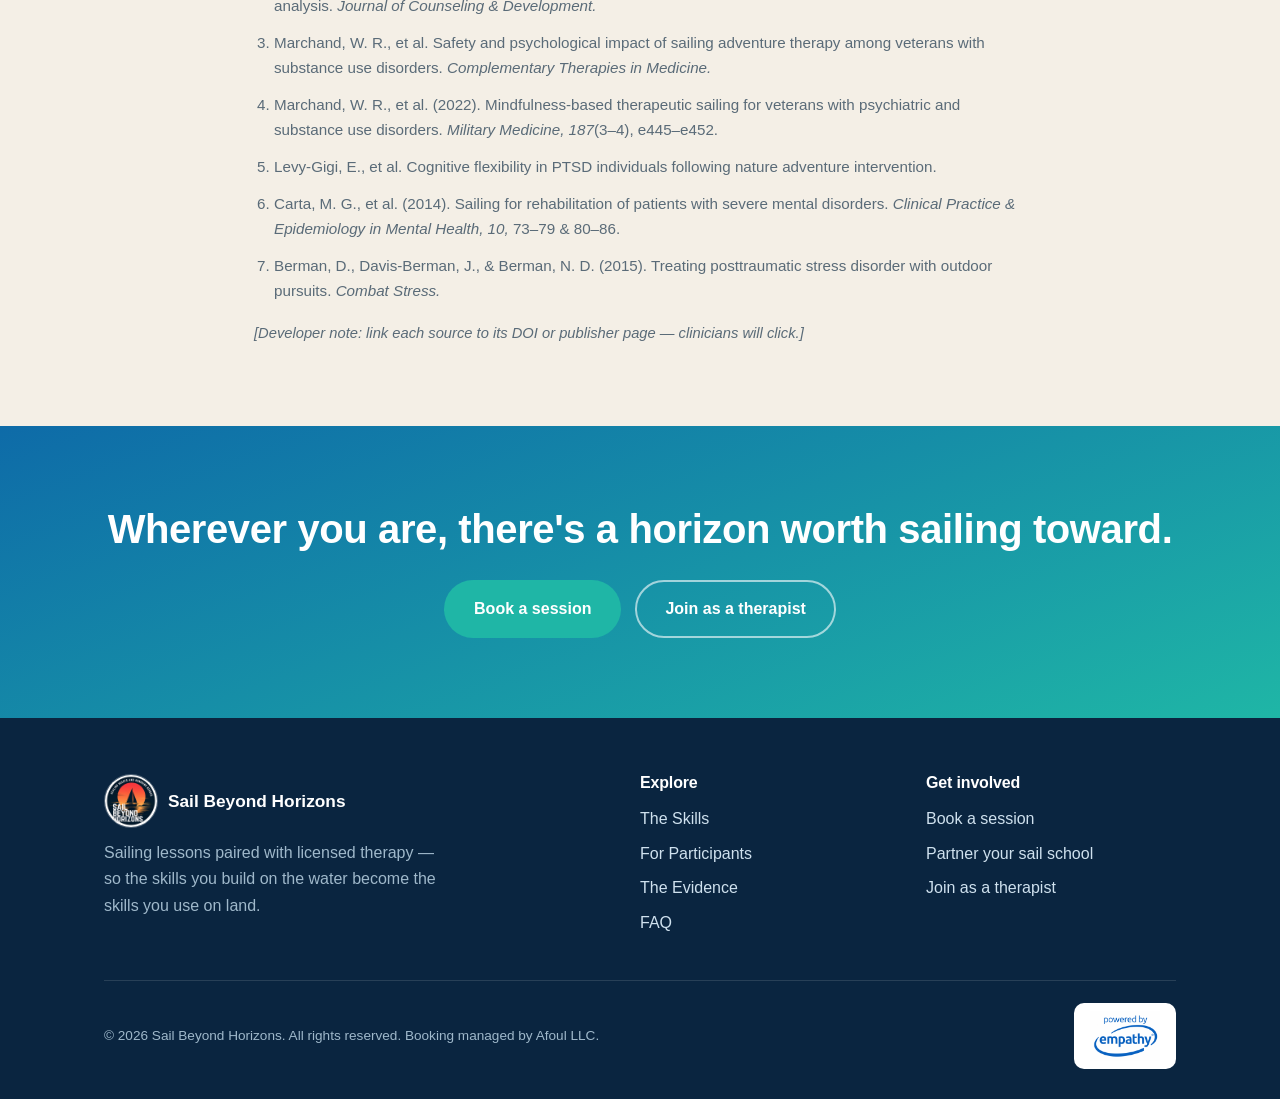
==== commit 0301c5da: "Add files via upload" ====
--- a/evidence.html
+++ b/evidence.html
@@ -116,7 +116,6 @@
   <div class="container">
     <h2>Wherever you are, there's a horizon worth sailing toward.</h2>
     <div class="btn-row"><a class="btn btn-primary" href="participants.html#book">Book a session</a><a class="btn btn-ghost" href="therapists.html">Join as a therapist</a></div>
-    <p class="disclaimer" style="margin-top:16px;color:rgba(255,255,255,.8)">Booking is managed through our parent company, Afoul LLC.</p>
   </div>
 </section>
 
@@ -127,7 +126,7 @@
       <div><h4>Explore</h4><a href="skills.html">The Skills</a><a href="participants.html">For Participants</a><a href="evidence.html">The Evidence</a><a href="faq.html">FAQ</a></div>
       <div><h4>Get involved</h4><a href="participants.html#book">Book a session</a><a href="sail-schools.html">Partner your sail school</a><a href="therapists.html">Join as a therapist</a></div>
     </div>
-    <div class="foot-bottom"><span>© <span id="yr"></span> Sail Beyond Horizons. All rights reserved.</span><img class="partner-logo" src="empathy.png" alt="Powered by Empathy"></div>
+    <div class="foot-bottom"><span>© <span id="yr"></span> Sail Beyond Horizons. All rights reserved. Booking managed by Afoul LLC.</span><img class="partner-logo" src="empathy.png" alt="Powered by Empathy"></div>
   </div>
 </footer>
 <script>document.getElementById('yr').textContent=new Date().getFullYear();document.querySelectorAll('#navlinks a').forEach(a=>a.addEventListener('click',()=>document.getElementById('navlinks').classList.remove('open')));</script>
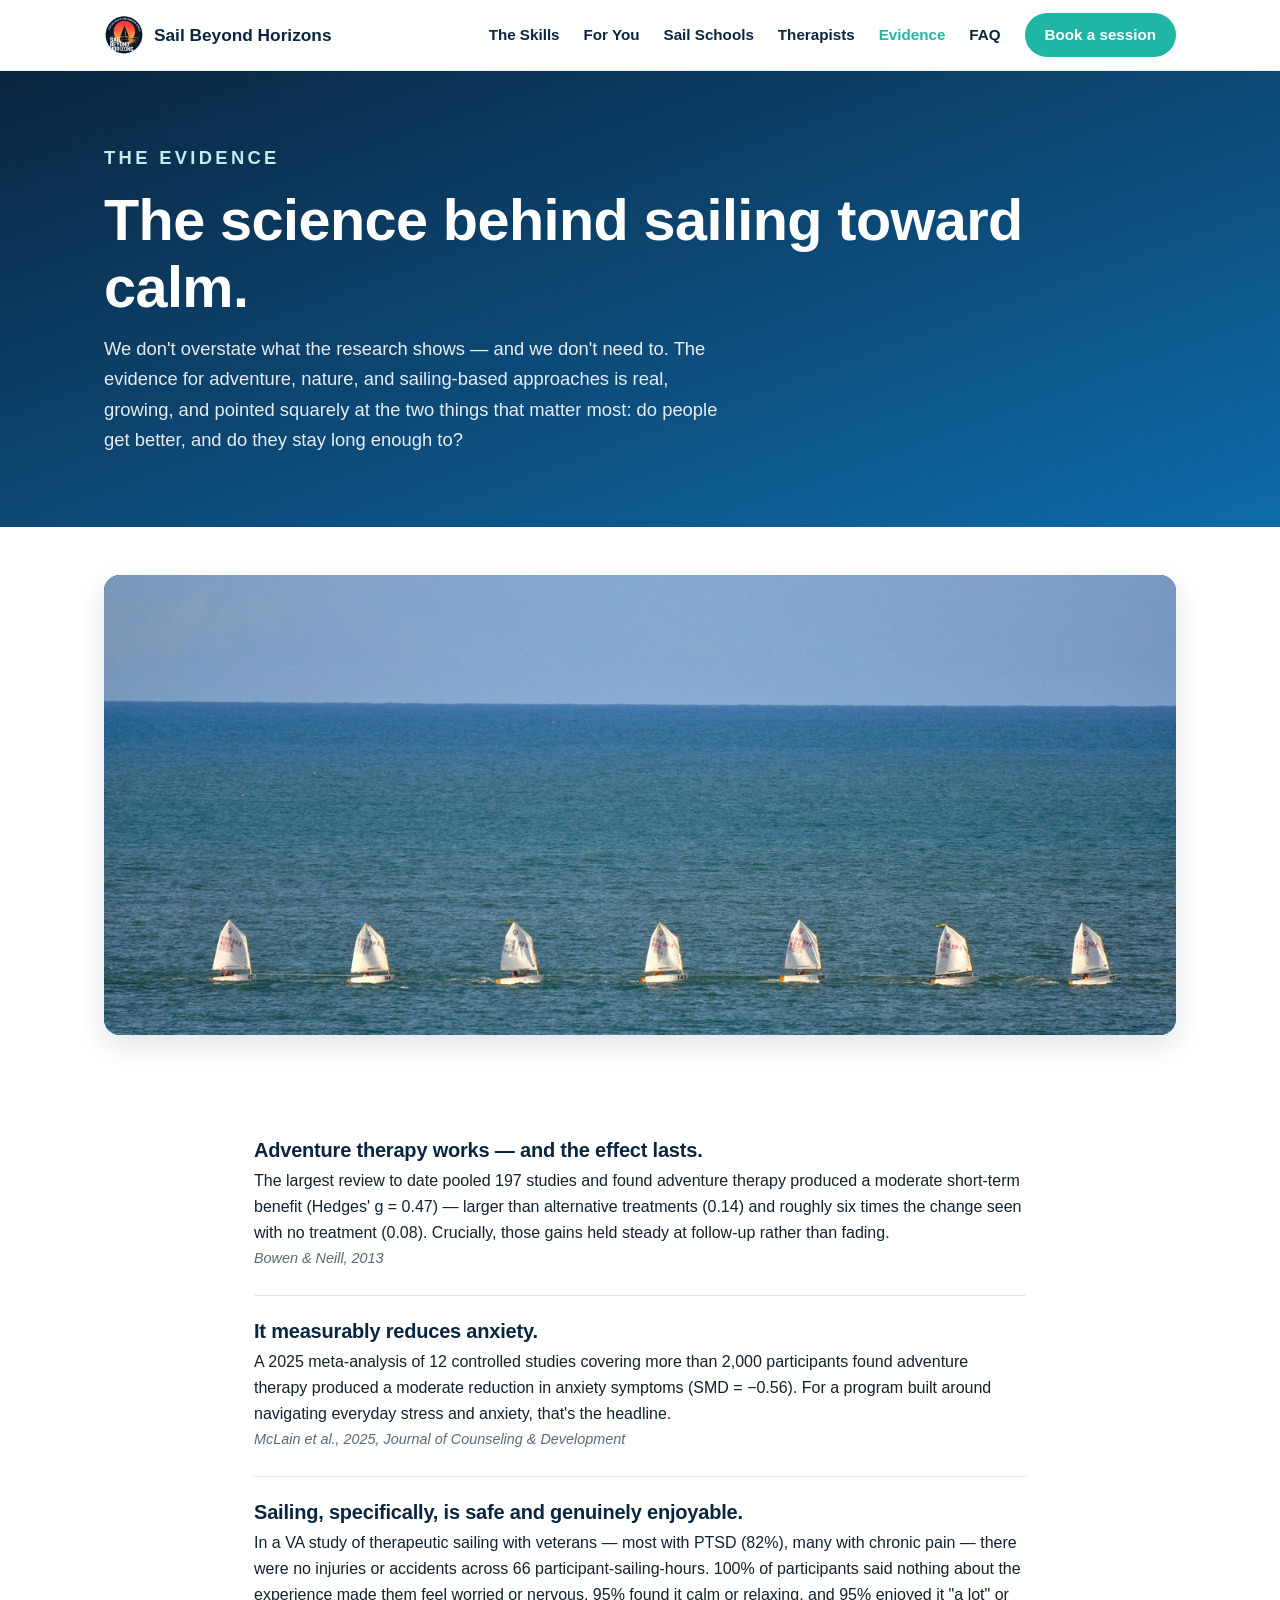
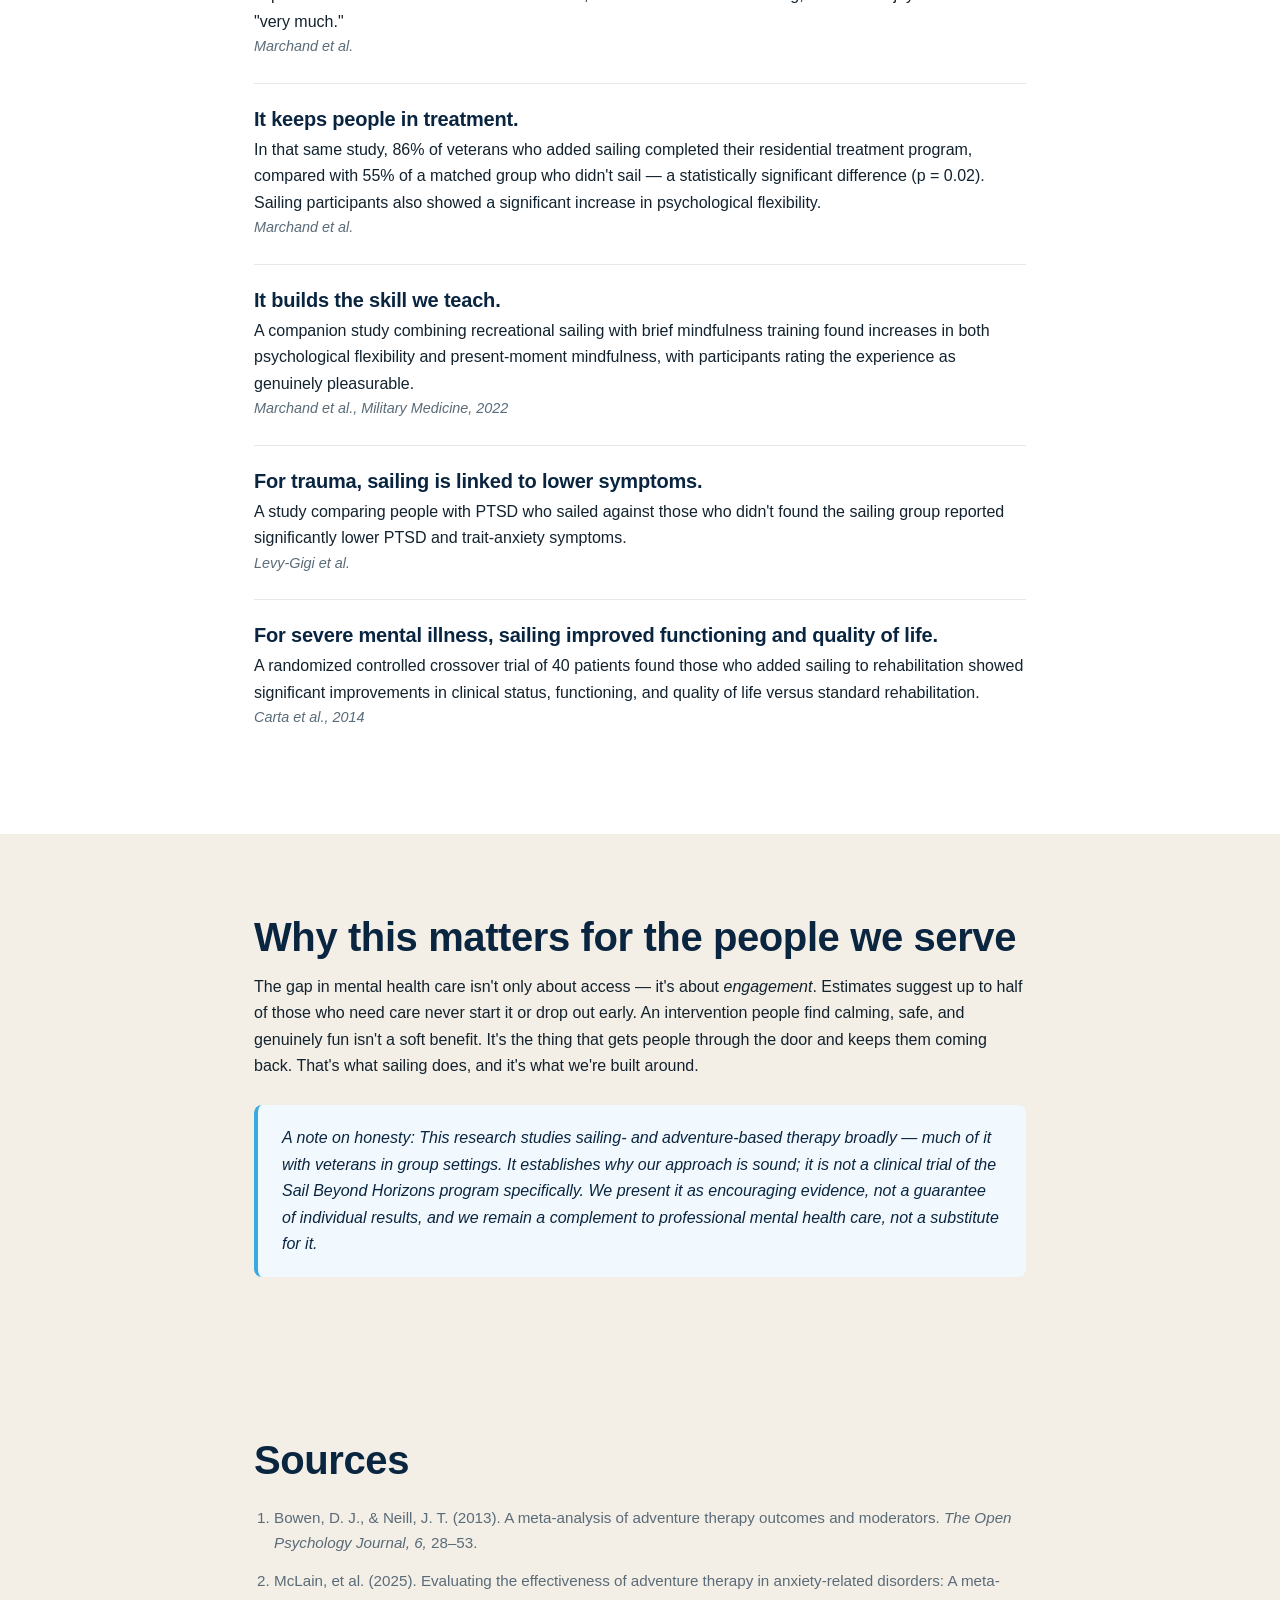
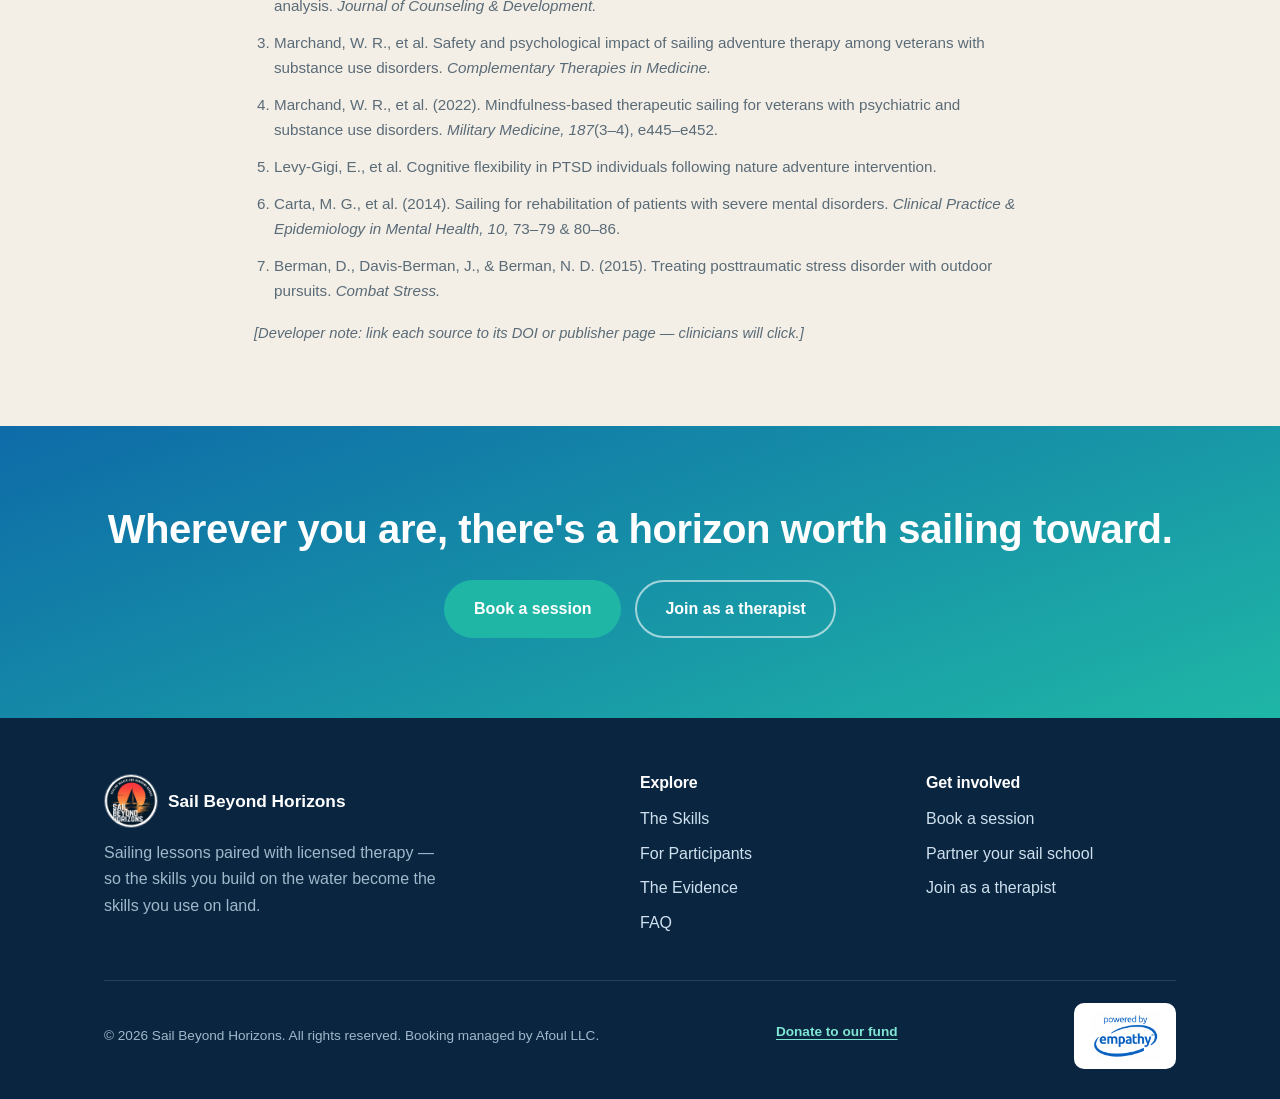
==== commit eb8a44b2: "Add files via upload" ====
--- a/evidence.html
+++ b/evidence.html
@@ -126,7 +126,7 @@
       <div><h4>Explore</h4><a href="skills.html">The Skills</a><a href="participants.html">For Participants</a><a href="evidence.html">The Evidence</a><a href="faq.html">FAQ</a></div>
       <div><h4>Get involved</h4><a href="participants.html#book">Book a session</a><a href="sail-schools.html">Partner your sail school</a><a href="therapists.html">Join as a therapist</a></div>
     </div>
-    <div class="foot-bottom"><span>© <span id="yr"></span> Sail Beyond Horizons. All rights reserved. Booking managed by Afoul LLC.</span><img class="partner-logo" src="empathy.png" alt="Powered by Empathy"></div>
+    <div class="foot-bottom"><span>© <span id="yr"></span> Sail Beyond Horizons. All rights reserved. Booking managed by Afoul LLC.</span><a class="foot-donate" href="https://gofund.me/917236893" target="_blank" rel="noopener">Donate to our fund</a><img class="partner-logo" src="empathy.png" alt="Powered by Empathy"></div>
   </div>
 </footer>
 <script>document.getElementById('yr').textContent=new Date().getFullYear();document.querySelectorAll('#navlinks a').forEach(a=>a.addEventListener('click',()=>document.getElementById('navlinks').classList.remove('open')));</script>
--- a/styles.css
+++ b/styles.css
@@ -55,6 +55,8 @@
 .footer-logo{height:54px;width:54px;border:1px solid rgba(255,255,255,.28)}
 .partner-logo{height:66px;display:block;background:#fff;padding:8px 16px;border-radius:10px}
 .foot-bottom{align-items:center}
+.foot-donate{color:#7fe6d3;font-weight:700;text-decoration:underline;text-underline-offset:3px}
+.foot-donate:hover{color:#fff}
 .nav-links{display:flex;gap:24px;align-items:center}
 .nav-links a{color:var(--deep);font-weight:600;font-size:.95rem}
 .nav-links a:hover,.nav-links a.active{color:var(--sea)}
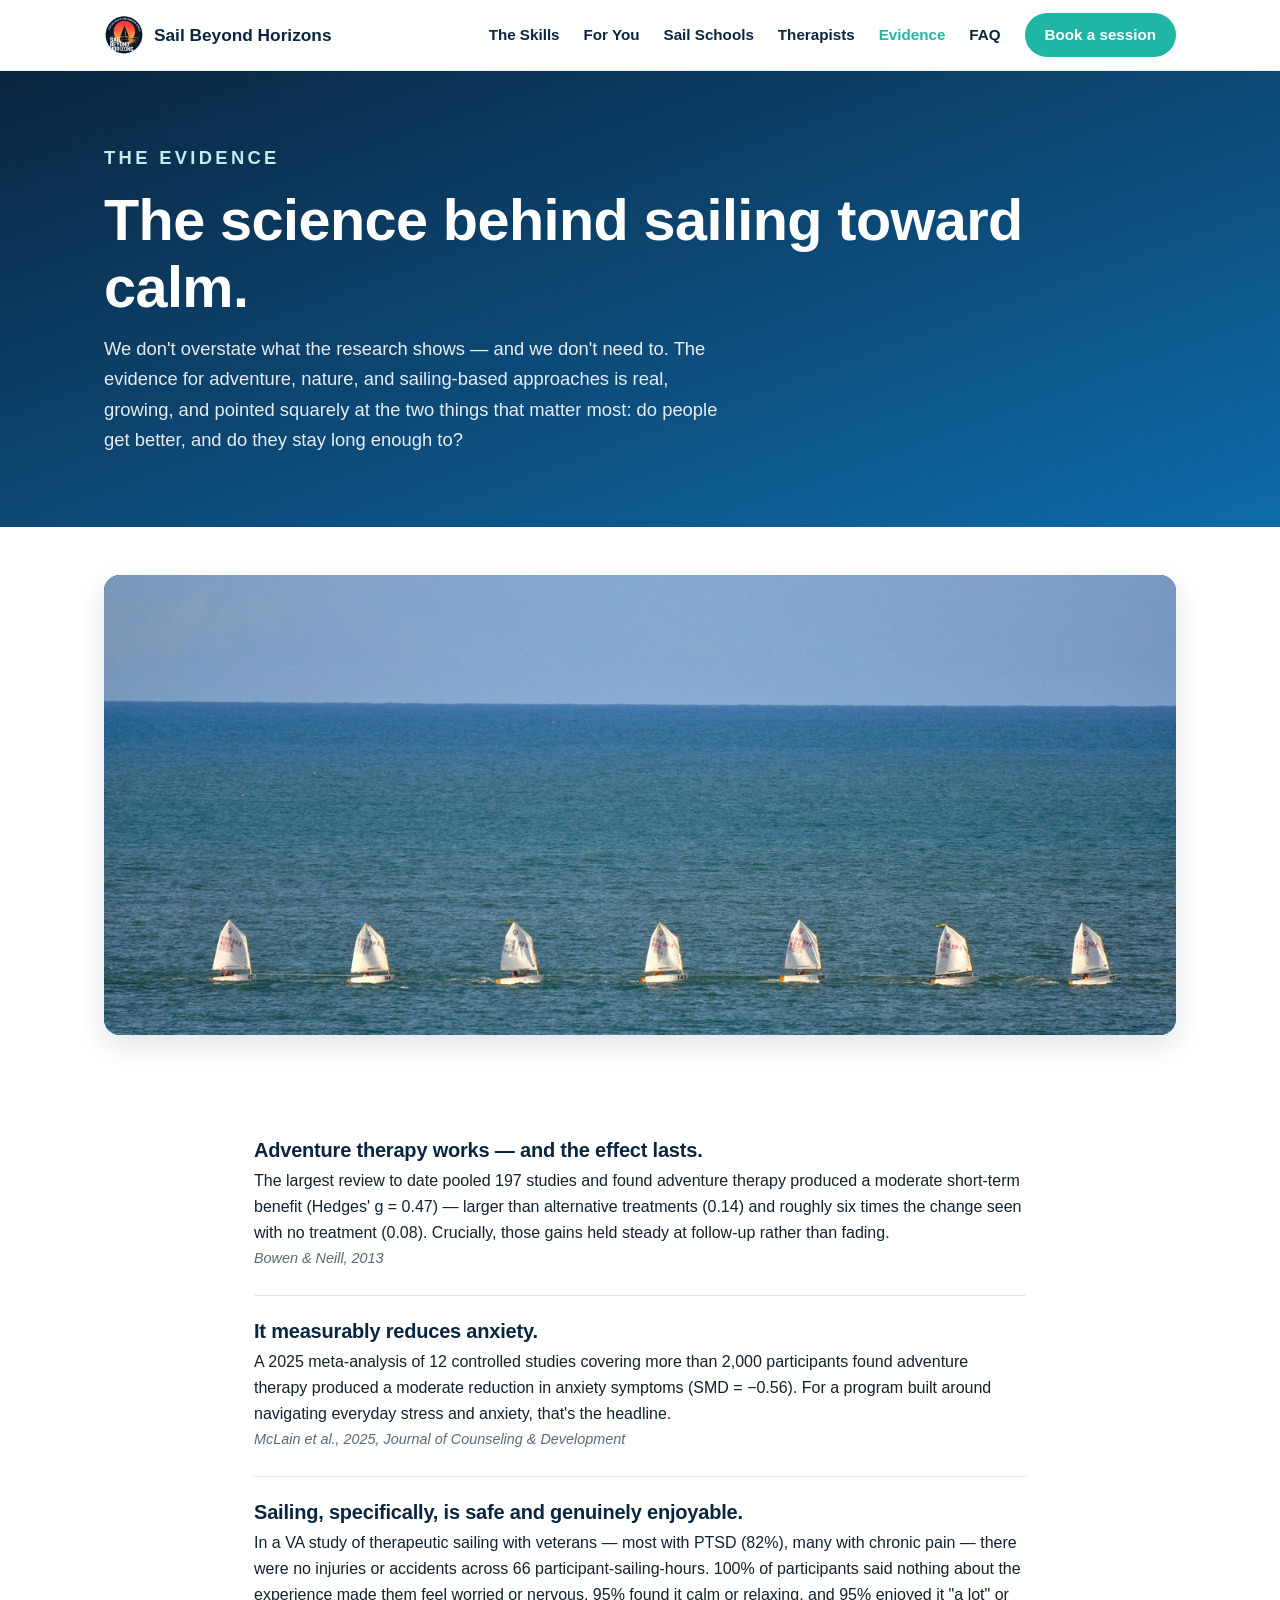
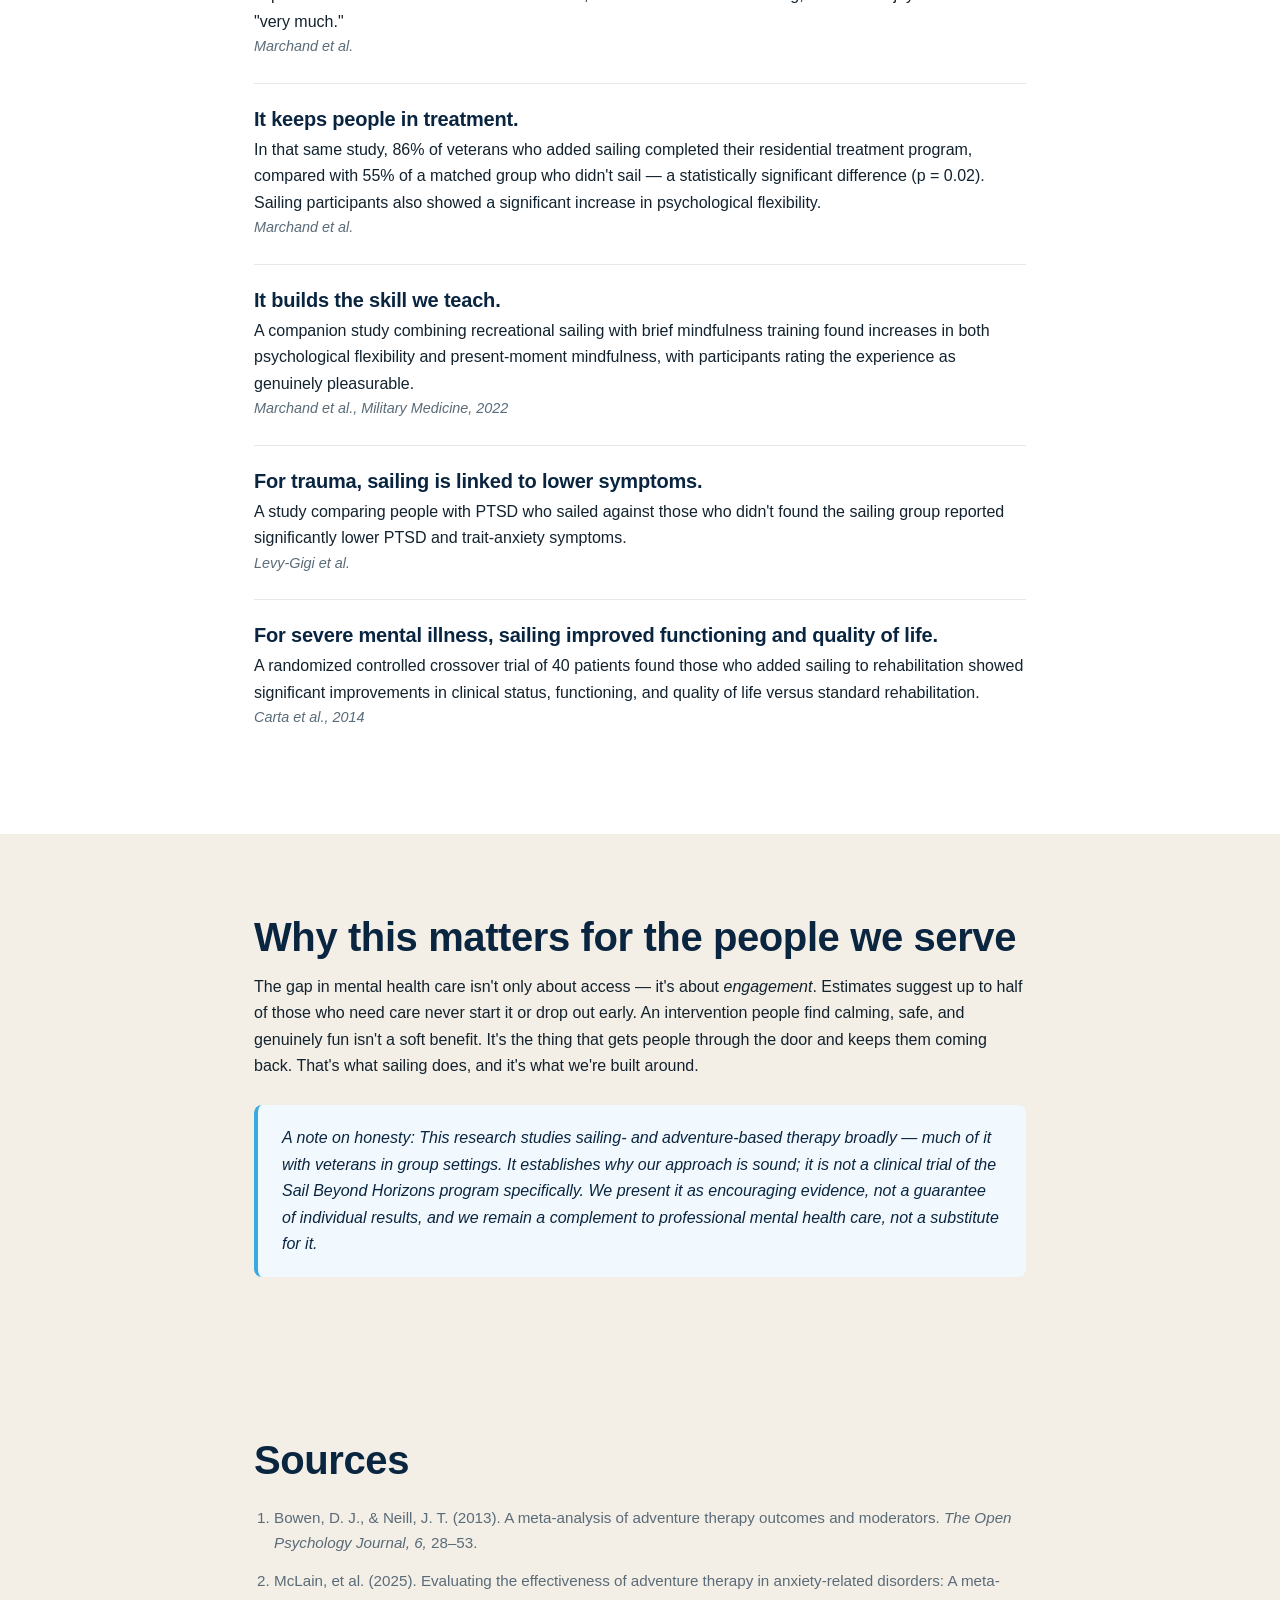
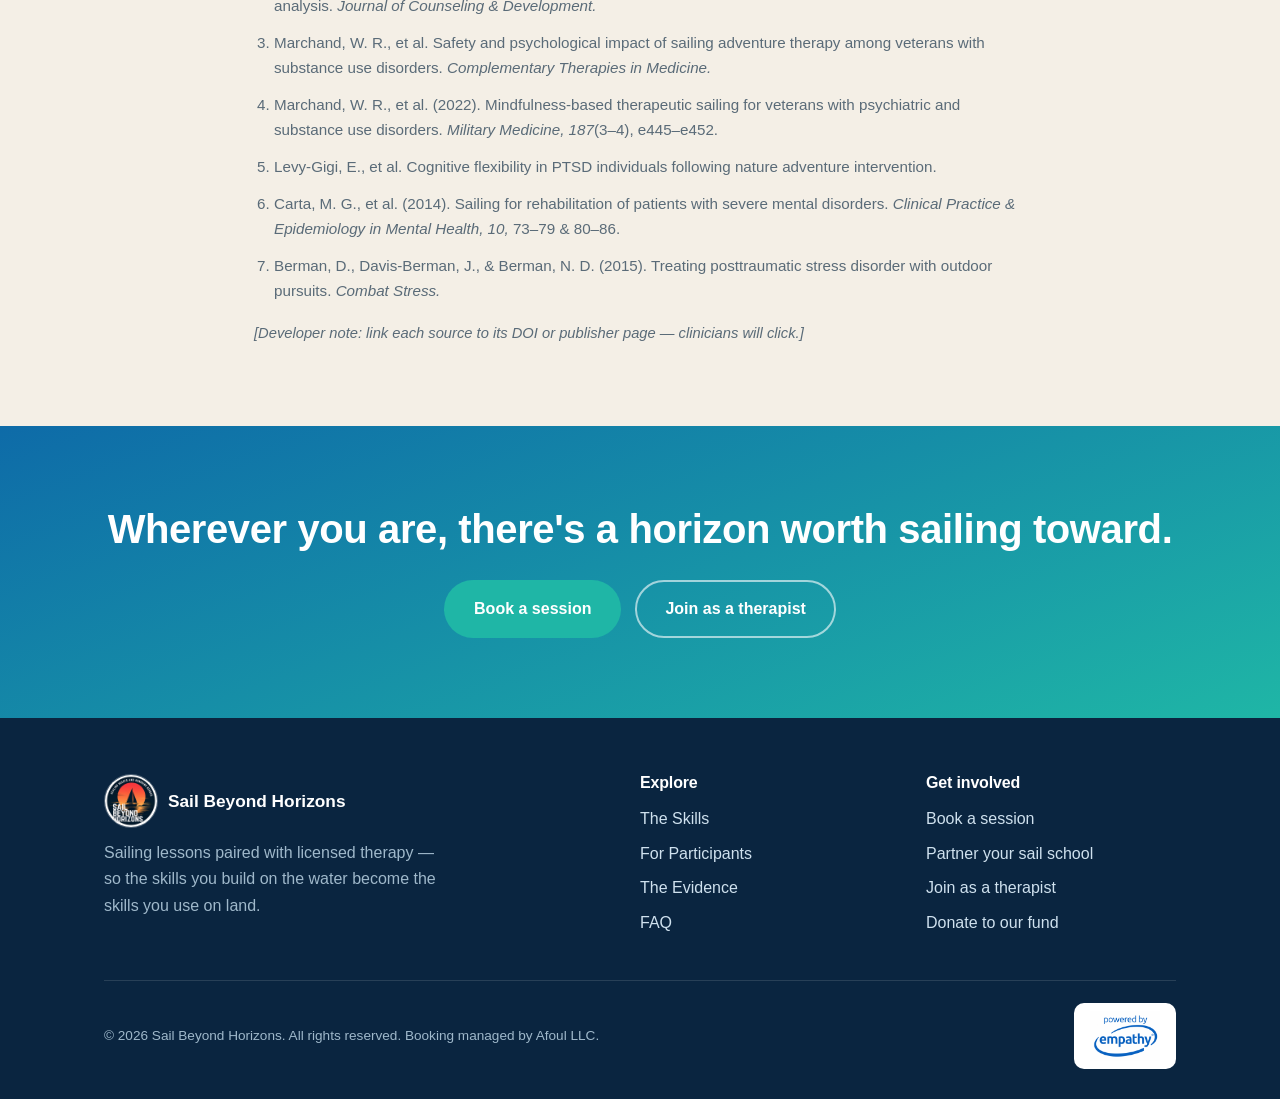
==== commit c2b534a4: "Add files via upload" ====
--- a/evidence.html
+++ b/evidence.html
@@ -124,9 +124,9 @@
     <div class="foot-grid">
       <div><div class="brand" style="color:#fff;margin-bottom:12px"><img class="brand-logo footer-logo" src="logo.png" alt="Sail Beyond Horizons logo">Sail Beyond Horizons</div><p style="color:#9fb8ca;max-width:38ch">Sailing lessons paired with licensed therapy — so the skills you build on the water become the skills you use on land.</p></div>
       <div><h4>Explore</h4><a href="skills.html">The Skills</a><a href="participants.html">For Participants</a><a href="evidence.html">The Evidence</a><a href="faq.html">FAQ</a></div>
-      <div><h4>Get involved</h4><a href="participants.html#book">Book a session</a><a href="sail-schools.html">Partner your sail school</a><a href="therapists.html">Join as a therapist</a></div>
+      <div><h4>Get involved</h4><a href="participants.html#book">Book a session</a><a href="sail-schools.html">Partner your sail school</a><a href="therapists.html">Join as a therapist</a><a href="https://gofund.me/917236893" target="_blank" rel="noopener">Donate to our fund</a></div>
     </div>
-    <div class="foot-bottom"><span>© <span id="yr"></span> Sail Beyond Horizons. All rights reserved. Booking managed by Afoul LLC.</span><a class="foot-donate" href="https://gofund.me/917236893" target="_blank" rel="noopener">Donate to our fund</a><img class="partner-logo" src="empathy.png" alt="Powered by Empathy"></div>
+    <div class="foot-bottom"><span>© <span id="yr"></span> Sail Beyond Horizons. All rights reserved. Booking managed by Afoul LLC.</span><img class="partner-logo" src="empathy.png" alt="Powered by Empathy"></div>
   </div>
 </footer>
 <script>document.getElementById('yr').textContent=new Date().getFullYear();document.querySelectorAll('#navlinks a').forEach(a=>a.addEventListener('click',()=>document.getElementById('navlinks').classList.remove('open')));</script>
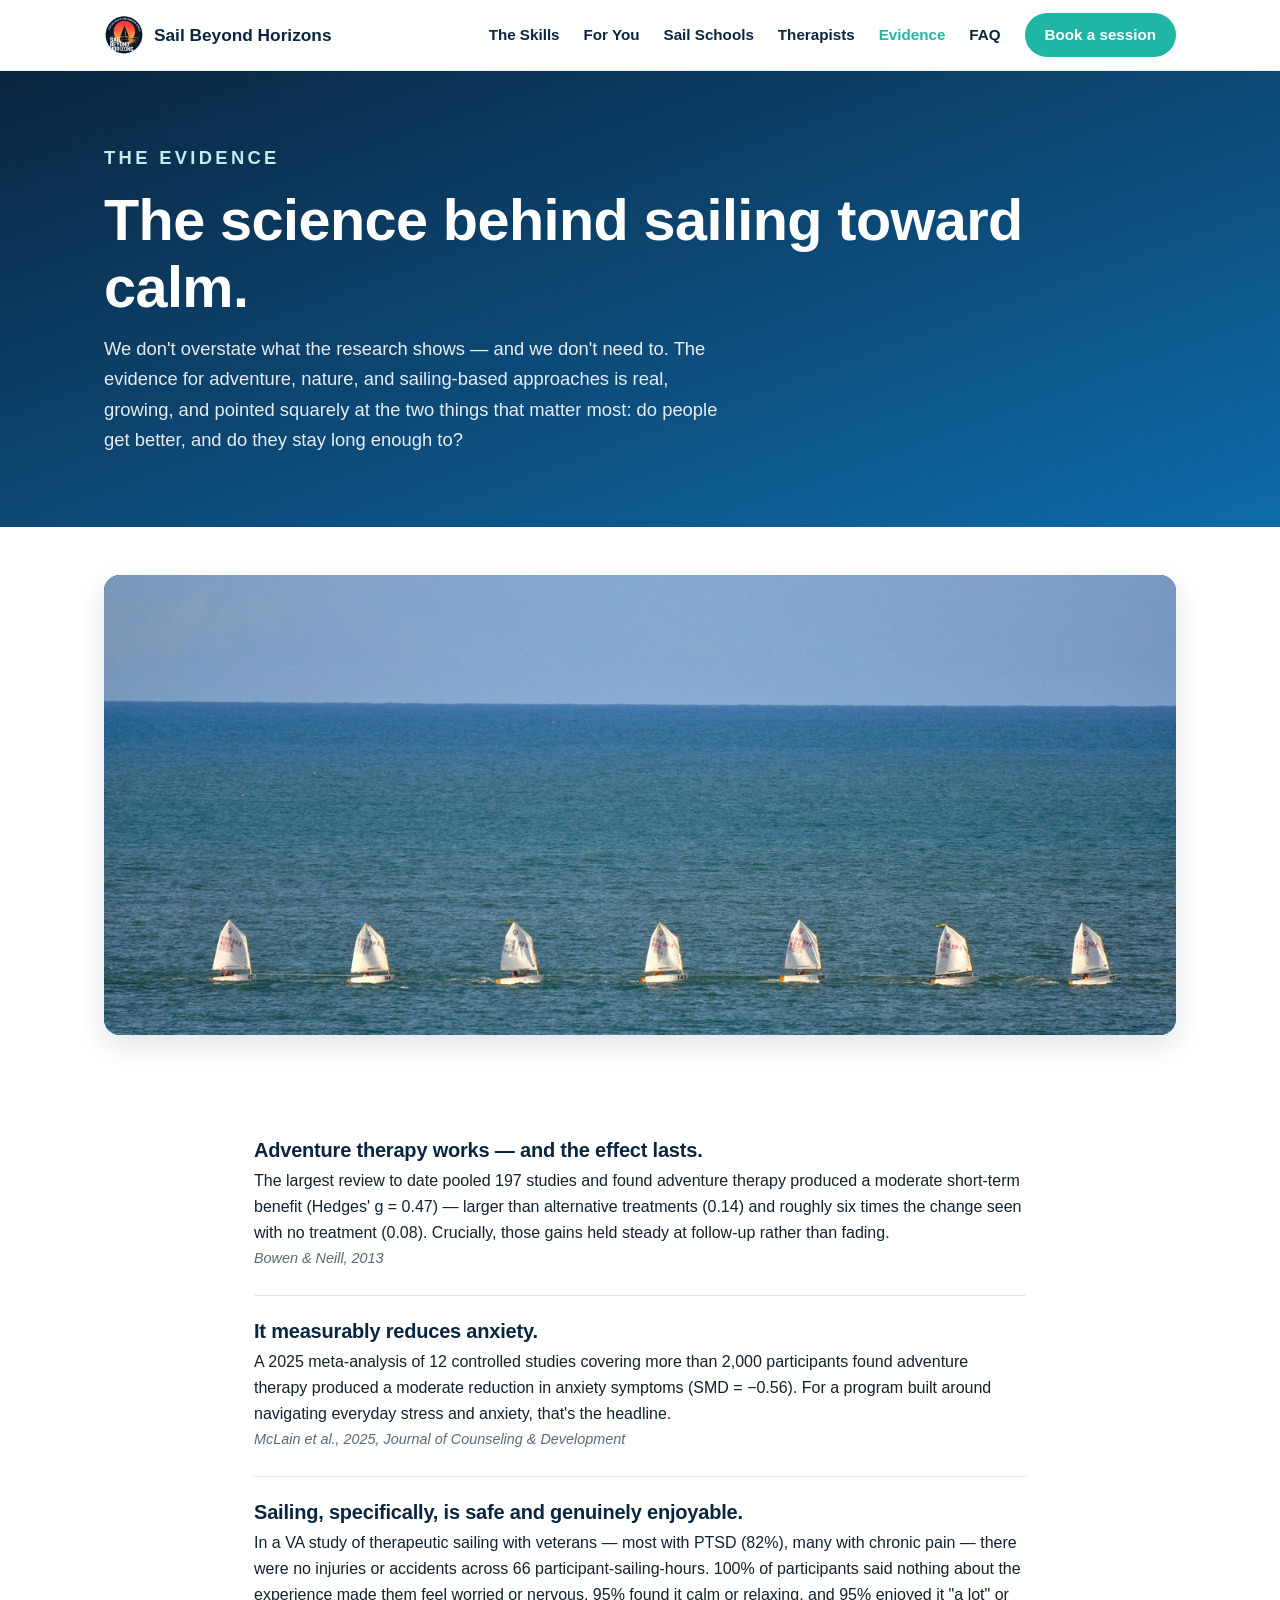
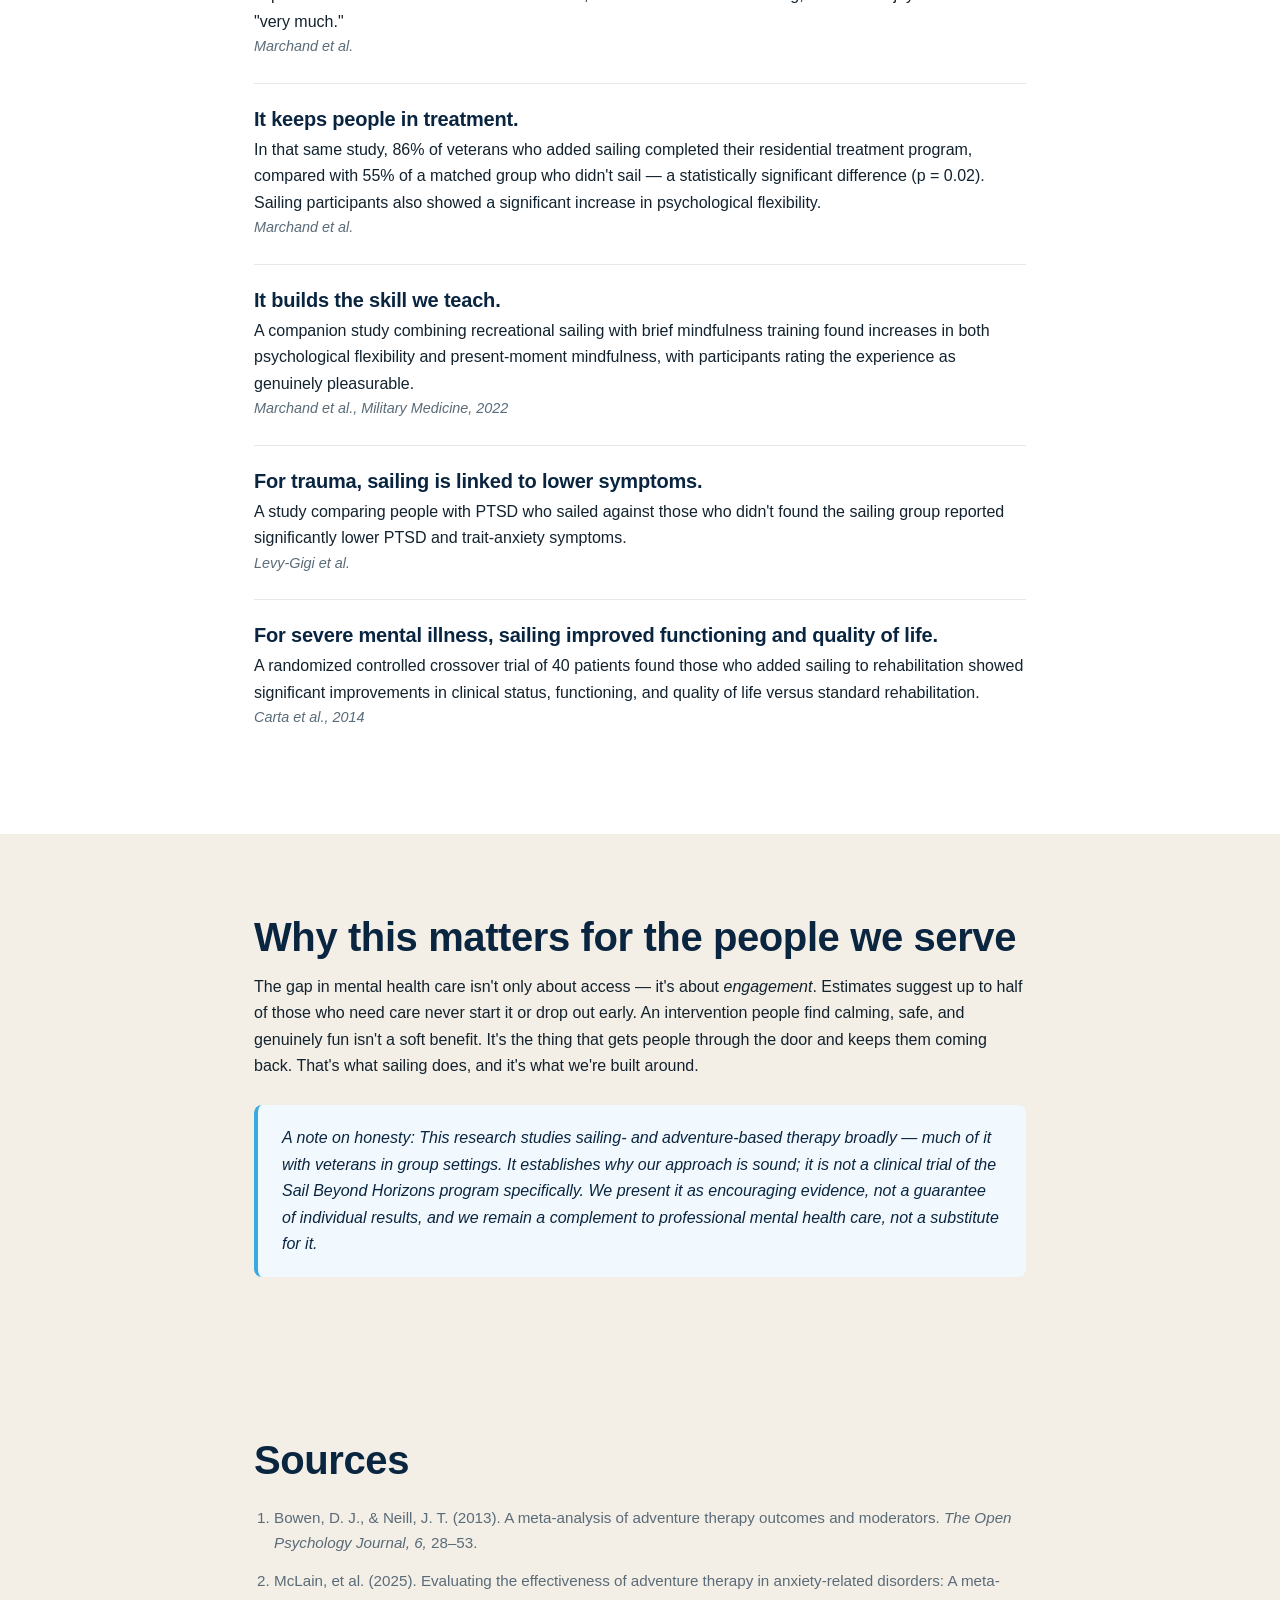
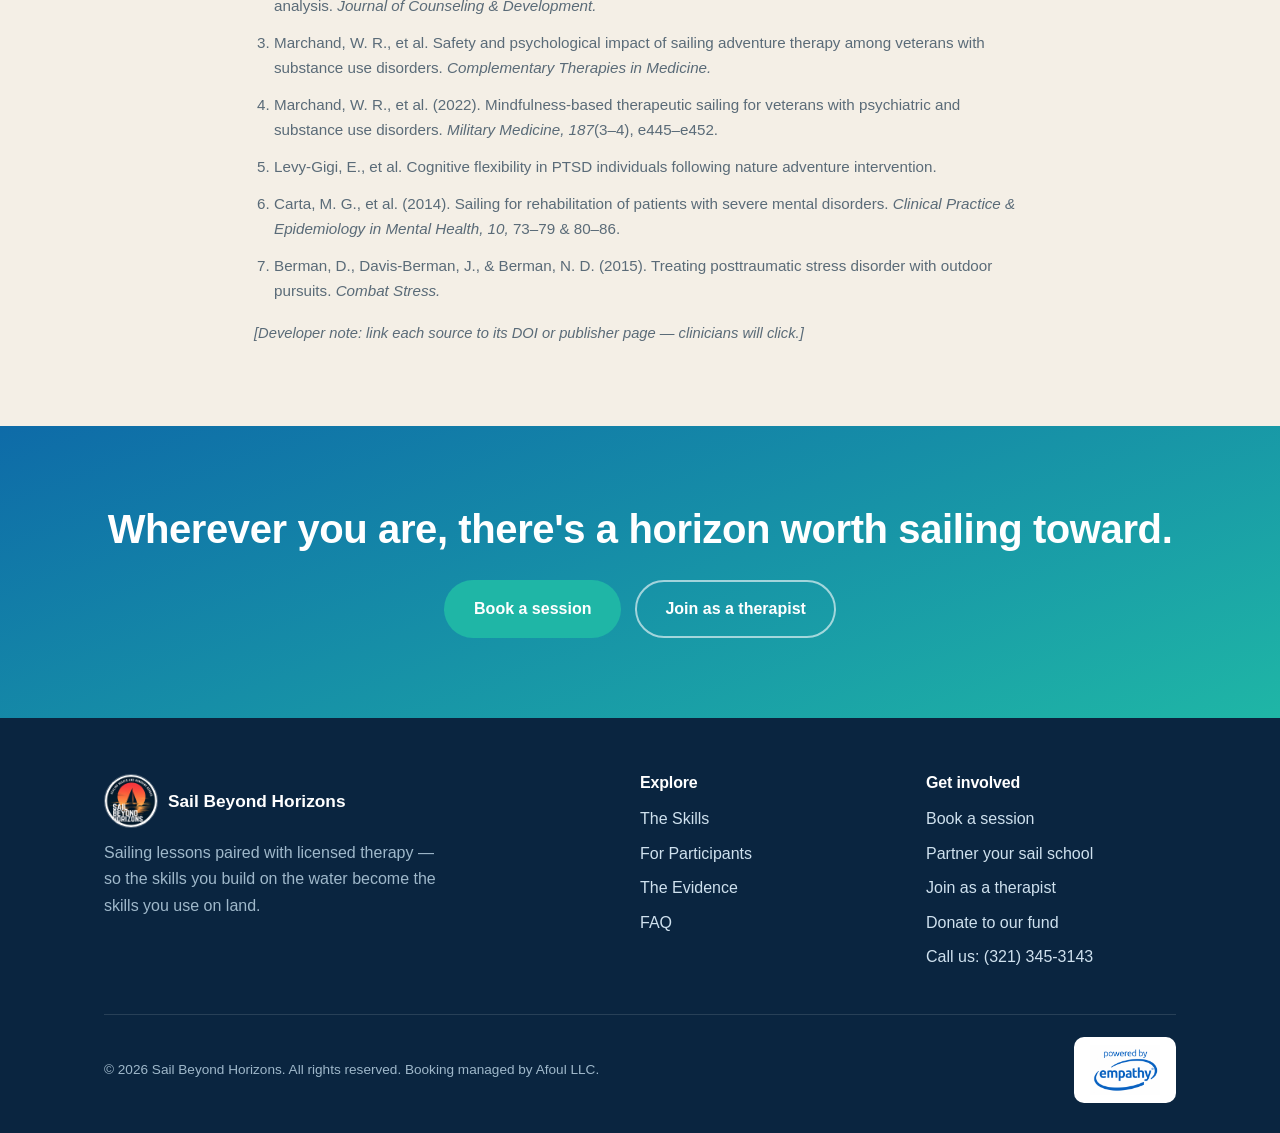
==== commit fe4ba4db: "Add business phone number (321) 345-3143 to site Adds a clickable tel: link in the footer on every p" ====
--- a/evidence.html
+++ b/evidence.html
@@ -124,7 +124,7 @@
     <div class="foot-grid">
       <div><div class="brand" style="color:#fff;margin-bottom:12px"><img class="brand-logo footer-logo" src="logo.png" alt="Sail Beyond Horizons logo">Sail Beyond Horizons</div><p style="color:#9fb8ca;max-width:38ch">Sailing lessons paired with licensed therapy — so the skills you build on the water become the skills you use on land.</p></div>
       <div><h4>Explore</h4><a href="skills.html">The Skills</a><a href="participants.html">For Participants</a><a href="evidence.html">The Evidence</a><a href="faq.html">FAQ</a></div>
-      <div><h4>Get involved</h4><a href="participants.html#book">Book a session</a><a href="sail-schools.html">Partner your sail school</a><a href="therapists.html">Join as a therapist</a><a href="https://gofund.me/917236893" target="_blank" rel="noopener">Donate to our fund</a></div>
+      <div><h4>Get involved</h4><a href="participants.html#book">Book a session</a><a href="sail-schools.html">Partner your sail school</a><a href="therapists.html">Join as a therapist</a><a href="https://gofund.me/917236893" target="_blank" rel="noopener">Donate to our fund</a><a href="tel:+13213453143">Call us: (321) 345-3143</a></div>
     </div>
     <div class="foot-bottom"><span>© <span id="yr"></span> Sail Beyond Horizons. All rights reserved. Booking managed by Afoul LLC.</span><img class="partner-logo" src="empathy.png" alt="Powered by Empathy"></div>
   </div>
--- a/styles.css
+++ b/styles.css
@@ -55,6 +55,8 @@
 .footer-logo{height:54px;width:54px;border:1px solid rgba(255,255,255,.28)}
 .partner-logo{height:66px;display:block;background:#fff;padding:8px 16px;border-radius:10px}
 .foot-bottom{align-items:center}
+.video-embed{position:relative;max-width:900px;margin:34px auto 0;aspect-ratio:16/9;border-radius:var(--radius);overflow:hidden;box-shadow:var(--shadow);background:#000}
+.video-embed iframe{position:absolute;inset:0;width:100%;height:100%;border:0}
 .foot-donate{color:#7fe6d3;font-weight:700;text-decoration:underline;text-underline-offset:3px}
 .foot-donate:hover{color:#fff}
 .nav-links{display:flex;gap:24px;align-items:center}
